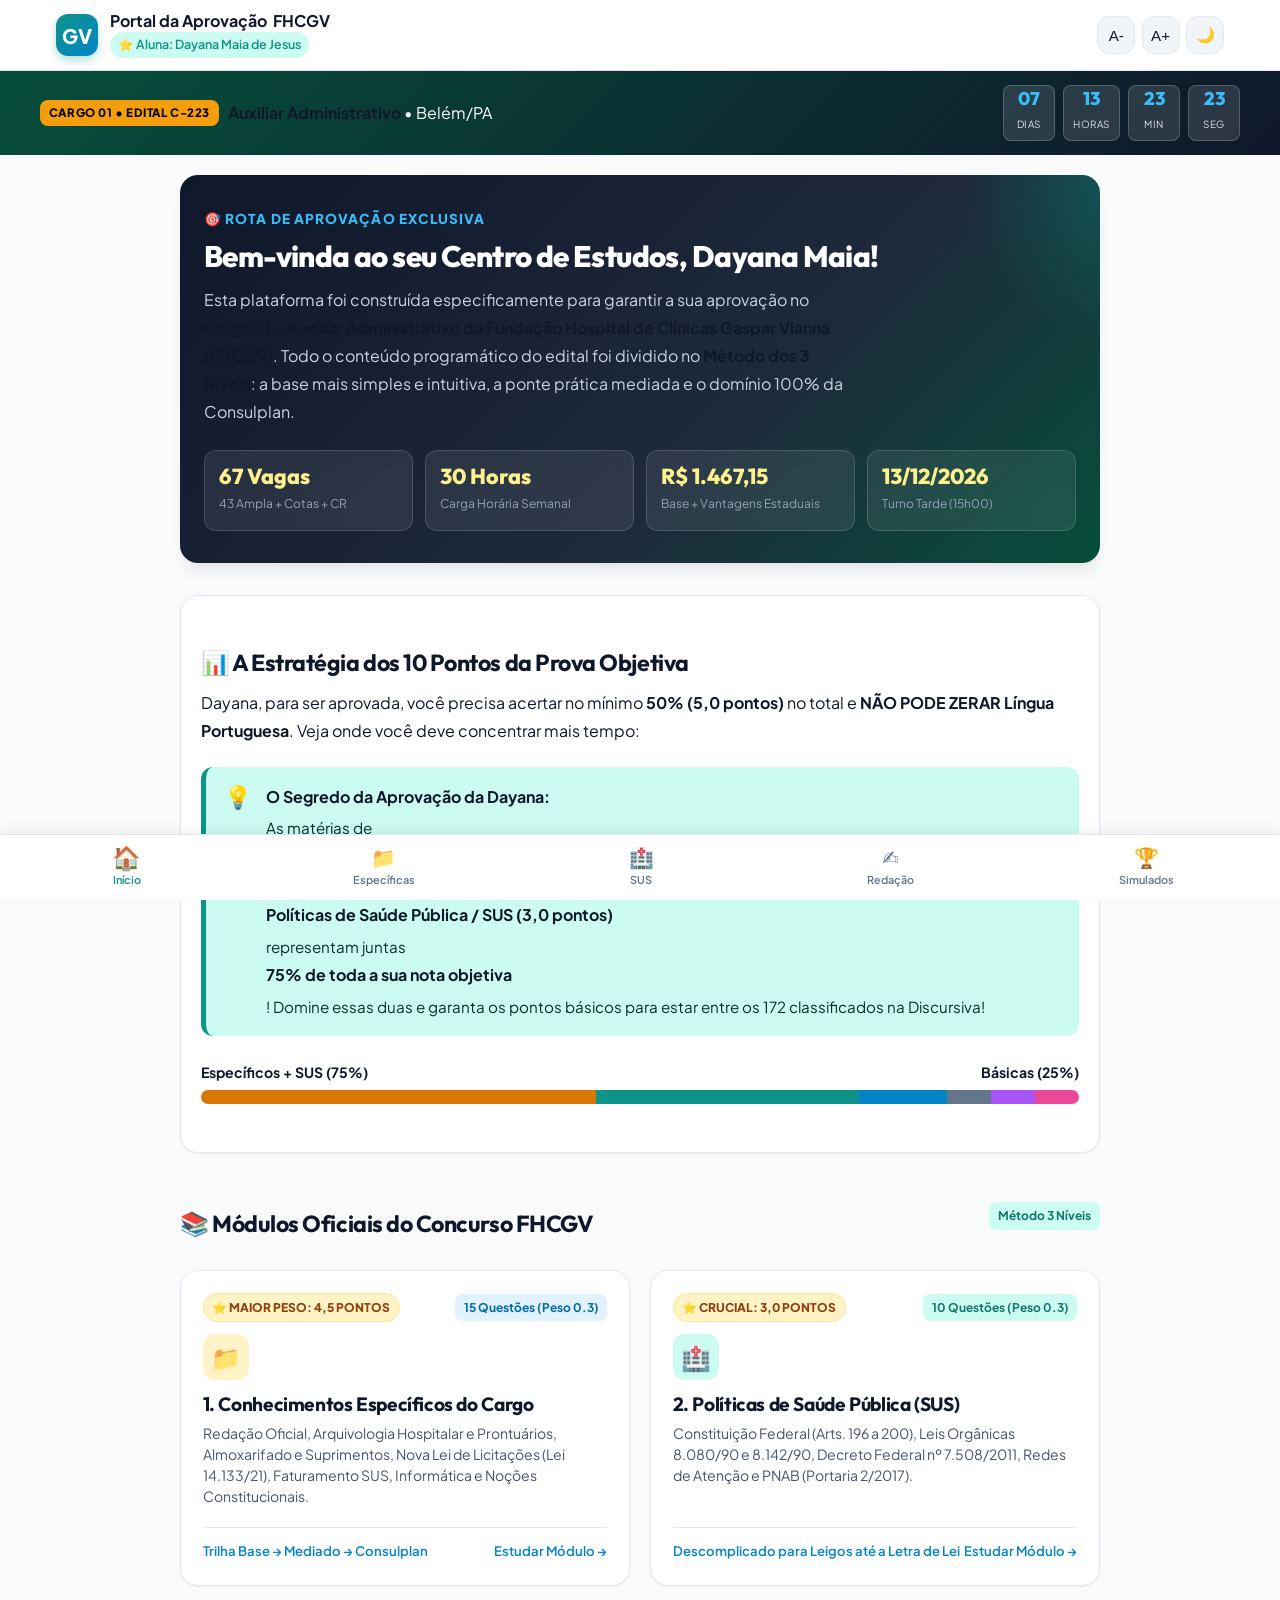
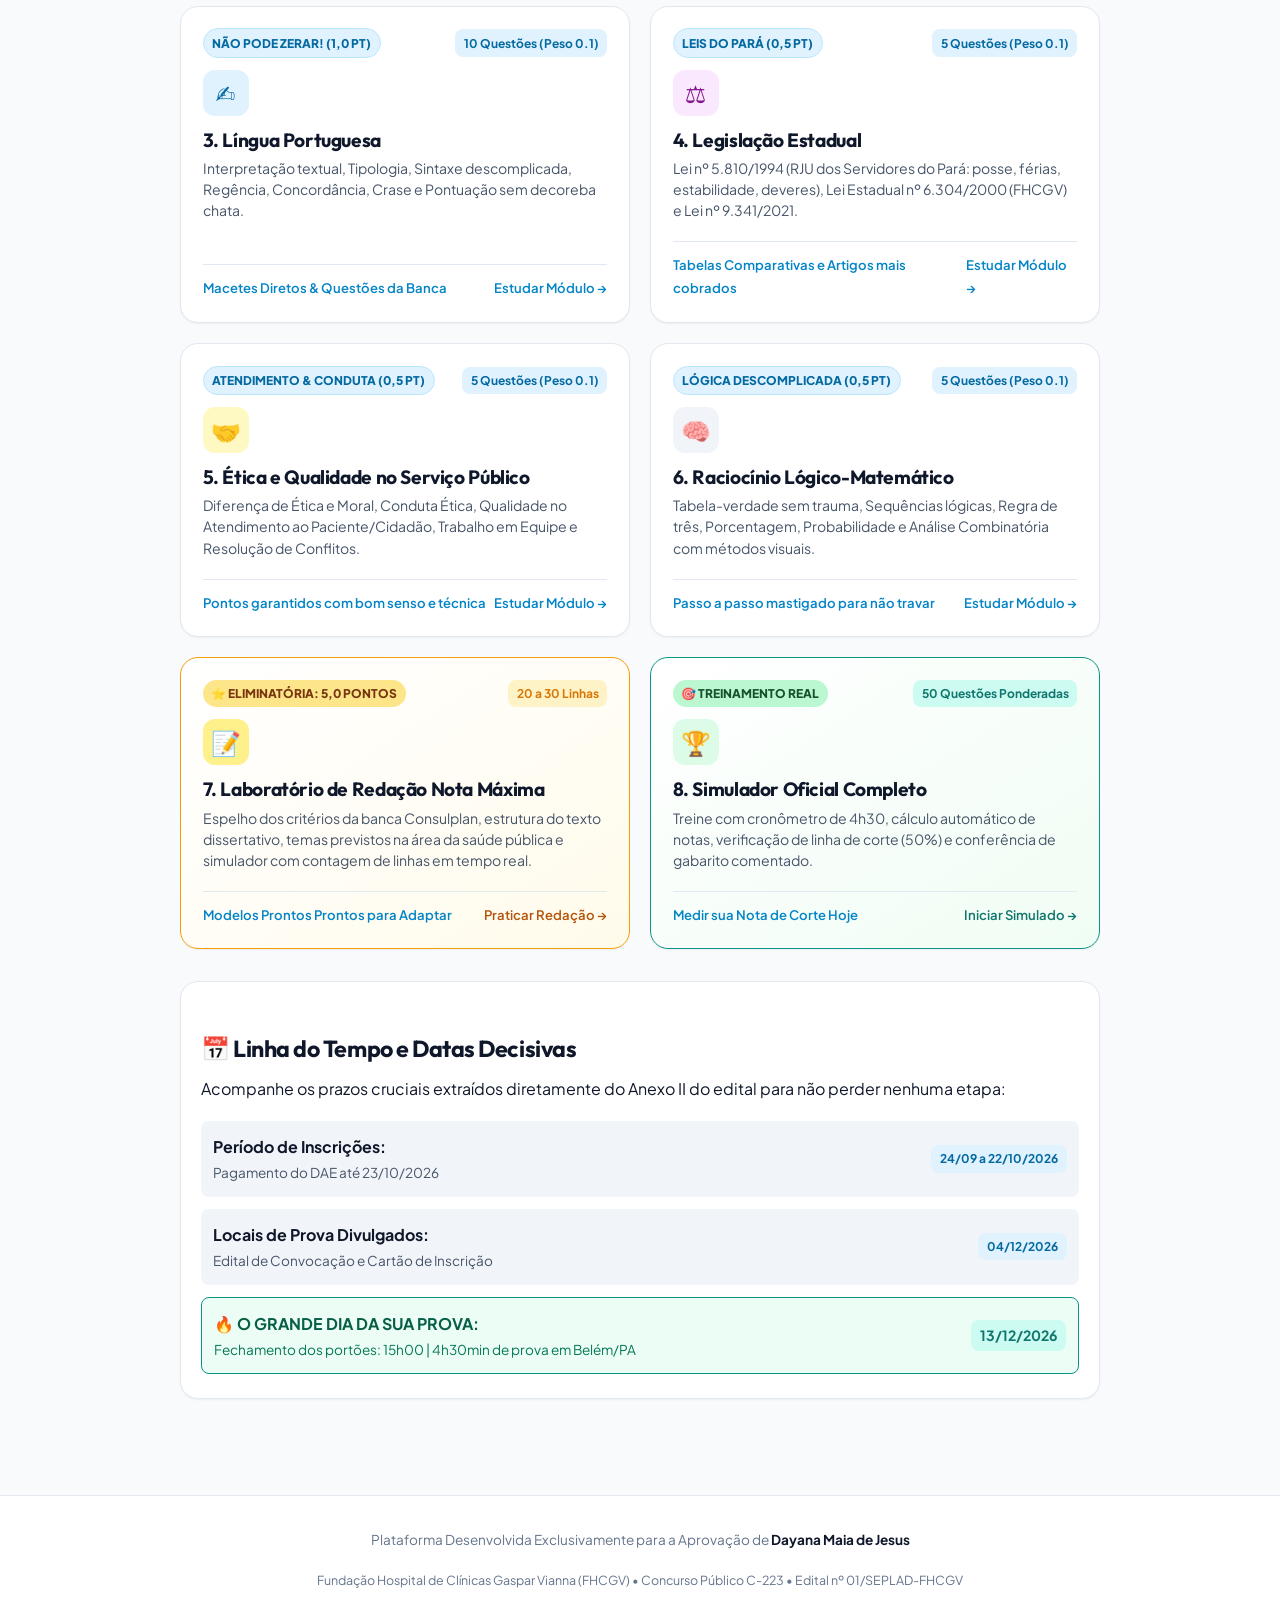
==== index.html @ 12eeb308 "feat: versao inicial da plataforma de estudos Dayana Maia - FHCGV Auxiliar Administrativo" ====
<!DOCTYPE html>
<html lang="pt-BR">
<head>
  <meta charset="UTF-8">
  <meta name="viewport" content="width=device-width, initial-scale=1.0">
  <title>Plataforma de Aprovação | Dayana Maia de Jesus - FHCGV Auxiliar Administrativo</title>
  
  <!-- Fontes Premium Google Fonts -->
  <link rel="preconnect" href="https://fonts.googleapis.com">
  <link rel="preconnect" href="https://fonts.gstatic.com" crossorigin>
  <link href="https://fonts.googleapis.com/css2?family=Outfit:wght@400;600;700;800&family=Plus+Jakarta+Sans:wght@400;500;600;700&display=swap" rel="stylesheet">
  
  <link rel="stylesheet" href="css/style.css">
</head>
<body>

  <!-- Barra de Progresso Superior de Leitura -->
  <div id="scroll-progress-container"><div id="scroll-progress-bar"></div></div>

  <!-- Header Superior Fixo -->
  <header class="site-header">
    <div class="header-container">
      <div class="brand-wrapper">
        <div class="brand-icon">GV</div>
        <div class="brand-info">
          <div class="brand-title">Portal da Aprovação <span>FHCGV</span></div>
          <span class="user-badge">⭐ Aluna: Dayana Maia de Jesus</span>
        </div>
      </div>
      <div class="header-actions">
        <button id="font-decrease" class="btn-icon" title="Diminuir fonte" aria-label="Diminuir fonte">A-</button>
        <button id="font-increase" class="btn-icon" title="Aumentar fonte" aria-label="Aumentar fonte">A+</button>
        <button id="theme-toggle" class="btn-icon" title="Alternar modo escuro" aria-label="Alternar modo escuro">🌙</button>
      </div>
    </div>
  </header>

  <!-- Banner de Contagem Regressiva para a Prova -->
  <section class="countdown-banner">
    <div class="countdown-content">
      <div class="target-contest">
        <span class="target-badge">Cargo 01 • Edital C-223</span>
        <span><strong>Auxiliar Administrativo</strong> • Belém/PA</span>
      </div>
      <div class="countdown-timer-wrap">
        <div class="time-box"><span id="cd-days" class="num">00</span><span class="label">Dias</span></div>
        <div class="time-box"><span id="cd-hours" class="num">00</span><span class="label">Horas</span></div>
        <div class="time-box"><span id="cd-mins" class="num">00</span><span class="label">Min</span></div>
        <div class="time-box"><span id="cd-secs" class="num">00</span><span class="label">Seg</span></div>
      </div>
    </div>
  </section>

  <!-- Conteúdo Principal -->
  <main class="main-wrapper">
    <div class="reading-container">

      <!-- Hero Personalizado para a Dayana -->
      <section class="hero-card">
        <div class="hero-subtitle">
          <span>🎯 ROTA DE APROVAÇÃO EXCLUSIVA</span>
        </div>
        <h1 class="hero-title">Bem-vinda ao seu Centro de Estudos, Dayana Maia!</h1>
        <p class="hero-desc">
          Esta plataforma foi construída especificamente para garantir a sua aprovação no <strong>Cargo 01 - Auxiliar Administrativo da Fundação Hospital de Clínicas Gaspar Vianna (FHCGV)</strong>. Todo o conteúdo programático do edital foi dividido no <strong>Método dos 3 Níveis</strong>: a base mais simples e intuitiva, a ponte prática mediada e o domínio 100% da Consulplan.
        </p>

        <div class="hero-stats-grid">
          <div class="stat-box">
            <span class="val">67 Vagas</span>
            <span class="desc">43 Ampla + Cotas + CR</span>
          </div>
          <div class="stat-box">
            <span class="val">30 Horas</span>
            <span class="desc">Carga Horária Semanal</span>
          </div>
          <div class="stat-box">
            <span class="val">R$ 1.467,15</span>
            <span class="desc">Base + Vantagens Estaduais</span>
          </div>
          <div class="stat-box">
            <span class="val">13/12/2026</span>
            <span class="desc">Turno Tarde (15h00)</span>
          </div>
        </div>
      </section>

      <!-- Painel Estratégico do Edital (Onde estão os pontos) -->
      <section class="card-content">
        <h2>📊 A Estratégia dos 10 Pontos da Prova Objetiva</h2>
        <p>
          Dayana, para ser aprovada, você precisa acertar no mínimo <strong>50% (5,0 pontos)</strong> no total e <strong>NÃO PODE ZERAR Língua Portuguesa</strong>. Veja onde você deve concentrar mais tempo:
        </p>

        <div class="callout callout-hospital">
          <div class="callout-icon">💡</div>
          <div class="callout-body">
            <strong>O Segredo da Aprovação da Dayana:</strong>
            As matérias de <strong>Conhecimentos Específicos (4,5 pontos)</strong> e <strong>Políticas de Saúde Pública / SUS (3,0 pontos)</strong> representam juntas <strong>75% de toda a sua nota objetiva</strong>! Domine essas duas e garanta os pontos básicos para estar entre os 172 classificados na Discursiva!
          </div>
        </div>

        <div style="margin: 1.5rem 0;">
          <div style="display: flex; justify-content: space-between; font-size: 0.88rem; font-weight: 700; margin-bottom: 0.35rem;">
            <span>Específicos + SUS (75%)</span>
            <span>Básicas (25%)</span>
          </div>
          <div style="height: 14px; border-radius: var(--radius-full); background: var(--bg-subtle); overflow: hidden; display: flex;">
            <div style="width: 45%; background: var(--gold);" title="Específicos: 4,5 pts"></div>
            <div style="width: 30%; background: var(--accent);" title="SUS: 3,0 pts"></div>
            <div style="width: 10%; background: var(--primary);" title="Português: 1,0 pt"></div>
            <div style="width: 5%; background: #64748b;" title="RLM: 0,5 pt"></div>
            <div style="width: 5%; background: #a855f7;" title="Ética: 0,5 pt"></div>
            <div style="width: 5%; background: #ec4899;" title="Legislação: 0,5 pt"></div>
          </div>
        </div>
      </section>

      <!-- Grid de Páginas / Módulos de Estudo -->
      <section>
        <div style="display: flex; align-items: center; justify-content: space-between; margin-bottom: 1.25rem;">
          <h2>📚 Módulos Oficiais do Concurso FHCGV</h2>
          <span class="badge badge-accent">Método 3 Níveis</span>
        </div>

        <div class="modules-grid">

          <!-- 1. Conhecimentos Específicos -->
          <a href="modulo-especificos.html" class="module-card">
            <div>
              <div class="module-badge-top">
                <span class="weight-tag weight-high">⭐ MAIOR PESO: 4,5 PONTOS</span>
                <span class="badge badge-primary">15 Questões (Peso 0.3)</span>
              </div>
              <div class="module-icon-wrap" style="background: #fef3c7; color: #b45309;">📁</div>
              <h3>1. Conhecimentos Específicos do Cargo</h3>
              <p class="module-summary">
                Redação Oficial, Arquivologia Hospitalar e Prontuários, Almoxarifado e Suprimentos, Nova Lei de Licitações (Lei 14.133/21), Faturamento SUS, Informática e Noções Constitucionais.
              </p>
            </div>
            <div class="module-footer-info">
              <span>Trilha Base → Mediado → Consulplan</span>
              <span class="action-arrow">Estudar Módulo →</span>
            </div>
          </a>

          <!-- 2. Políticas de Saúde Pública / SUS -->
          <a href="modulo-sus.html" class="module-card">
            <div>
              <div class="module-badge-top">
                <span class="weight-tag weight-high">⭐ CRUCIAL: 3,0 PONTOS</span>
                <span class="badge badge-accent">10 Questões (Peso 0.3)</span>
              </div>
              <div class="module-icon-wrap" style="background: #ccfbf1; color: #0f766e;">🏥</div>
              <h3>2. Políticas de Saúde Pública (SUS)</h3>
              <p class="module-summary">
                Constituição Federal (Arts. 196 a 200), Leis Orgânicas 8.080/90 e 8.142/90, Decreto Federal nº 7.508/2011, Redes de Atenção e PNAB (Portaria 2/2017).
              </p>
            </div>
            <div class="module-footer-info">
              <span>Descomplicado para Leigos até a Letra de Lei</span>
              <span class="action-arrow">Estudar Módulo →</span>
            </div>
          </a>

          <!-- 3. Língua Portuguesa -->
          <a href="modulo-portugues.html" class="module-card">
            <div>
              <div class="module-badge-top">
                <span class="weight-tag weight-regular">NÃO PODE ZERAR! (1,0 PT)</span>
                <span class="badge badge-primary">10 Questões (Peso 0.1)</span>
              </div>
              <div class="module-icon-wrap" style="background: #e0f2fe; color: #0369a1;">✍️</div>
              <h3>3. Língua Portuguesa</h3>
              <p class="module-summary">
                Interpretação textual, Tipologia, Sintaxe descomplicada, Regência, Concordância, Crase e Pontuação sem decoreba chata.
              </p>
            </div>
            <div class="module-footer-info">
              <span>Macetes Diretos & Questões da Banca</span>
              <span class="action-arrow">Estudar Módulo →</span>
            </div>
          </a>

          <!-- 4. Legislação Estadual -->
          <a href="modulo-legislacao.html" class="module-card">
            <div>
              <div class="module-badge-top">
                <span class="weight-tag weight-regular">LEIS DO PARÁ (0,5 PT)</span>
                <span class="badge badge-primary">5 Questões (Peso 0.1)</span>
              </div>
              <div class="module-icon-wrap" style="background: #fae8ff; color: #86198f;">⚖️</div>
              <h3>4. Legislação Estadual</h3>
              <p class="module-summary">
                Lei nº 5.810/1994 (RJU dos Servidores do Pará: posse, férias, estabilidade, deveres), Lei Estadual nº 6.304/2000 (FHCGV) e Lei nº 9.341/2021.
              </p>
            </div>
            <div class="module-footer-info">
              <span>Tabelas Comparativas e Artigos mais cobrados</span>
              <span class="action-arrow">Estudar Módulo →</span>
            </div>
          </a>

          <!-- 5. Ética e Qualidade no Serviço Público -->
          <a href="modulo-etica.html" class="module-card">
            <div>
              <div class="module-badge-top">
                <span class="weight-tag weight-regular">ATENDIMENTO & CONDUTA (0,5 PT)</span>
                <span class="badge badge-primary">5 Questões (Peso 0.1)</span>
              </div>
              <div class="module-icon-wrap" style="background: #fef9c3; color: #854d0e;">🤝</div>
              <h3>5. Ética e Qualidade no Serviço Público</h3>
              <p class="module-summary">
                Diferença de Ética e Moral, Conduta Ética, Qualidade no Atendimento ao Paciente/Cidadão, Trabalho em Equipe e Resolução de Conflitos.
              </p>
            </div>
            <div class="module-footer-info">
              <span>Pontos garantidos com bom senso e técnica</span>
              <span class="action-arrow">Estudar Módulo →</span>
            </div>
          </a>

          <!-- 6. Raciocínio Lógico-Matemático -->
          <a href="modulo-rlm.html" class="module-card">
            <div>
              <div class="module-badge-top">
                <span class="weight-tag weight-regular">LÓGICA DESCOMPLICADA (0,5 PT)</span>
                <span class="badge badge-primary">5 Questões (Peso 0.1)</span>
              </div>
              <div class="module-icon-wrap" style="background: #f1f5f9; color: #334155;">🧠</div>
              <h3>6. Raciocínio Lógico-Matemático</h3>
              <p class="module-summary">
                Tabela-verdade sem trauma, Sequências lógicas, Regra de três, Porcentagem, Probabilidade e Análise Combinatória com métodos visuais.
              </p>
            </div>
            <div class="module-footer-info">
              <span>Passo a passo mastigado para não travar</span>
              <span class="action-arrow">Estudar Módulo →</span>
            </div>
          </a>

          <!-- 7. Laboratório da Prova Discursiva / Redação -->
          <a href="modulo-discursiva.html" class="module-card" style="border-color: #f59e0b; background: linear-gradient(to bottom right, var(--bg-surface), #fffbeb);">
            <div>
              <div class="module-badge-top">
                <span class="weight-tag" style="background: #fde68a; color: #78350f;">⭐ ELIMINATÓRIA: 5,0 PONTOS</span>
                <span class="badge badge-gold">20 a 30 Linhas</span>
              </div>
              <div class="module-icon-wrap" style="background: #fef08a; color: #713f12;">📝</div>
              <h3>7. Laboratório de Redação Nota Máxima</h3>
              <p class="module-summary">
                Espelho dos critérios da banca Consulplan, estrutura do texto dissertativo, temas previstos na área da saúde pública e simulador com contagem de linhas em tempo real.
              </p>
            </div>
            <div class="module-footer-info">
              <span>Modelos Prontos Prontos para Adaptar</span>
              <span class="action-arrow" style="color: #b45309;">Praticar Redação →</span>
            </div>
          </a>

          <!-- 8. Central de Simulados Oficiais -->
          <a href="simulados.html" class="module-card" style="border-color: var(--accent); background: linear-gradient(to bottom right, var(--bg-surface), #f0fdf4);">
            <div>
              <div class="module-badge-top">
                <span class="weight-tag" style="background: #bbf7d0; color: #14532d;">🎯 TREINAMENTO REAL</span>
                <span class="badge badge-accent">50 Questões Ponderadas</span>
              </div>
              <div class="module-icon-wrap" style="background: #dcfce7; color: #166534;">🏆</div>
              <h3>8. Simulador Oficial Completo</h3>
              <p class="module-summary">
                Treine com cronômetro de 4h30, cálculo automático de notas, verificação de linha de corte (50%) e conferência de gabarito comentado.
              </p>
            </div>
            <div class="module-footer-info">
              <span>Medir sua Nota de Corte Hoje</span>
              <span class="action-arrow" style="color: var(--accent-dark);">Iniciar Simulado →</span>
            </div>
          </a>

        </div>
      </section>

      <!-- Checklist de Prazos Importantes do Edital para a Dayana -->
      <section class="card-content" style="margin-top: 2rem;">
        <h2>📅 Linha do Tempo e Datas Decisivas</h2>
        <p>Acompanhe os prazos cruciais extraídos diretamente do Anexo II do edital para não perder nenhuma etapa:</p>

        <div style="display: flex; flex-direction: column; gap: 0.75rem;">
          <div style="display: flex; align-items: center; justify-content: space-between; padding: 0.75rem; background: var(--bg-subtle); border-radius: var(--radius-sm);">
            <div>
              <strong>Período de Inscrições:</strong>
              <div style="font-size: 0.85rem; color: var(--text-muted);">Pagamento do DAE até 23/10/2026</div>
            </div>
            <span class="badge badge-primary">24/09 a 22/10/2026</span>
          </div>

          <div style="display: flex; align-items: center; justify-content: space-between; padding: 0.75rem; background: var(--bg-subtle); border-radius: var(--radius-sm);">
            <div>
              <strong>Locais de Prova Divulgados:</strong>
              <div style="font-size: 0.85rem; color: var(--text-muted);">Edital de Convocação e Cartão de Inscrição</div>
            </div>
            <span class="badge badge-primary">04/12/2026</span>
          </div>

          <div style="display: flex; align-items: center; justify-content: space-between; padding: 0.75rem; background: #ecfdf5; border: 1px solid var(--accent); border-radius: var(--radius-sm);">
            <div>
              <strong style="color: #065f46;">🔥 O GRANDE DIA DA SUA PROVA:</strong>
              <div style="font-size: 0.85rem; color: #047857;">Fechamento dos portões: 15h00 | 4h30min de prova em Belém/PA</div>
            </div>
            <span class="badge badge-accent" style="font-size: 0.88rem;">13/12/2026</span>
          </div>
        </div>
      </section>

    </div>
  </main>

  <!-- Rodapé Institucional -->
  <footer class="site-footer">
    <p>Plataforma Desenvolvida Exclusivamente para a Aprovação de <strong>Dayana Maia de Jesus</strong></p>
    <p style="font-size: 0.78rem; margin-top: 0.3rem;">Fundação Hospital de Clínicas Gaspar Vianna (FHCGV) • Concurso Público C-223 • Edital nº 01/SEPLAD-FHCGV</p>
  </footer>

  <!-- Menu Inferior Mobile First -->
  <nav class="bottom-nav">
    <a href="index.html" class="bottom-nav-item active">
      <span class="nav-icon">🏠</span>
      <span>Início</span>
    </a>
    <a href="modulo-especificos.html" class="bottom-nav-item">
      <span class="nav-icon">📁</span>
      <span>Específicas</span>
    </a>
    <a href="modulo-sus.html" class="bottom-nav-item">
      <span class="nav-icon">🏥</span>
      <span>SUS</span>
    </a>
    <a href="modulo-discursiva.html" class="bottom-nav-item">
      <span class="nav-icon">✍️</span>
      <span>Redação</span>
    </a>
    <a href="simulados.html" class="bottom-nav-item">
      <span class="nav-icon">🏆</span>
      <span>Simulados</span>
    </a>
  </nav>

  <script src="js/app.js"></script>
</body>
</html>
---- css/style.css ----
/* ==========================================================================
   PLATAFORMA DE ESTUDOS PREPARATÓRIA - CARGO 01: AUXILIAR ADMINISTRATIVO
   EXCLUSIVO PARA: DAYANA MAIA DE JESUS | FHCGV - CONCURSO PÚBLICO C-223
   DESIGN SYSTEM PREMIUM - MOBILE FIRST & ULTRA ACESSIBILIDADE DE LEITURA
   ========================================================================== */

:root {
  /* Paleta Base Sofisticada (Healthcare & Executive) */
  --primary: #0284c7;
  /* Azul Real Elegante */
  --primary-dark: #0369a1;
  --primary-light: #e0f2fe;
  --accent: #0d9488;
  /* Verde Esmeralda Hospitalar / Gaspar Vianna */
  --accent-light: #ccfbf1;
  --accent-dark: #0f766e;
  --gold: #d97706;
  /* Ouro da Aprovação */
  --gold-light: #fef3c7;
  --danger: #ef4444;
  --danger-light: #fee2e2;
  --success: #10b981;
  --success-light: #d1fae5;

  /* Níveis de Aprendizado */
  --level-base: #10b981;
  /* Verde broto / Base descomplicada */
  --level-base-bg: #ecfdf5;
  --level-mediado: #0284c7;
  /* Azul ponte / Mediado */
  --level-mediado-bg: #f0f9ff;
  --level-avancado: #8b5cf6;
  /* Roxo estratégico / Domínio 100% Edital */
  --level-avancado-bg: #f5f3ff;

  /* Tema Claro (Padrão) */
  --bg-page: #f8fafc;
  --bg-surface: #ffffff;
  --bg-surface-elevated: #ffffff;
  --bg-subtle: #f1f5f9;
  --border: #e2e8f0;
  --border-focus: #0284c7;

  --text-main: #0f172a;
  /* Contraste ótimo para leitura */
  --text-muted: #475569;
  --text-subtle: #64748b;
  --text-inverse: #ffffff;

  /* Sombras & Profundidade */
  --shadow-sm: 0 1px 2px 0 rgb(0 0 0 / 0.05);
  --shadow-md: 0 4px 6px -1px rgb(0 0 0 / 0.07), 0 2px 4px -2px rgb(0 0 0 / 0.05);
  --shadow-lg: 0 10px 15px -3px rgb(0 0 0 / 0.08), 0 4px 6px -4px rgb(0 0 0 / 0.04);
  --shadow-glow: 0 0 20px rgba(13, 148, 136, 0.25);

  /* Dimensões & Acessibilidade */
  --radius-sm: 8px;
  --radius-md: 12px;
  --radius-lg: 18px;
  --radius-full: 9999px;
  --transition: all 0.25s cubic-bezier(0.4, 0, 0.2, 1);
  --font-base-size: 16px;
  --line-height-reading: 1.75;
  --max-content-width: 920px;
}

/* Modo Escuro Refinado para não cansar a visão de estudo */
[data-theme="dark"] {
  --bg-page: #0b1120;
  --bg-surface: #131c31;
  --bg-surface-elevated: #1e293b;
  --bg-subtle: #19243c;
  --border: #243452;
  --border-focus: #38bdf8;

  --text-main: #f1f5f9;
  --text-muted: #cbd5e1;
  --text-subtle: #94a3b8;

  --primary-light: #0c4a6e;
  --accent-light: #134e4a;
  --gold-light: #451a03;
  --danger-light: #450a0a;
  --success-light: #064e3b;

  --level-base-bg: #064e3b33;
  --level-mediado-bg: #0c4a6e33;
  --level-avancado-bg: #4c1d9533;

  --shadow-md: 0 4px 6px -1px rgb(0 0 0 / 0.3);
  --shadow-lg: 0 10px 15px -3px rgb(0 0 0 / 0.4);
}

/* Modificadores de tamanho de fonte para leitura acessível */
body.font-sm {
  --font-base-size: 15px;
}

body.font-md {
  --font-base-size: 17px;
}

body.font-lg {
  --font-base-size: 19px;
}

body.font-xl {
  --font-base-size: 21px;
}

/* ==========================================================================
   RESET & TIPOGRAFIA GERAL
   ========================================================================== */
*,
*::before,
*::after {
  box-sizing: border-box;
  margin: 0;
  padding: 0;
}

html {
  font-size: var(--font-base-size);
  scroll-behavior: smooth;
  -webkit-text-size-adjust: 100%;
}

body {
  font-family: 'Plus Jakarta Sans', system-ui, -apple-system, sans-serif;
  background-color: var(--bg-page);
  color: var(--text-main);
  line-height: var(--line-height-reading);
  min-height: 100vh;
  display: flex;
  flex-direction: column;
  transition: background-color 0.3s ease, color 0.3s ease;
  padding-bottom: 80px;
  /* Espaço para Bottom Bar no Mobile */
}

h1,
h2,
h3,
h4,
h5,
h6 {
  font-family: 'Outfit', sans-serif;
  color: var(--text-main);
  line-height: 1.25;
  font-weight: 700;
  letter-spacing: -0.02em;
}

h1 {
  font-size: 1.85rem;
  margin-bottom: 0.75rem;
}

h2 {
  font-size: 1.45rem;
  margin-top: 1.75rem;
  margin-bottom: 0.75rem;
}

h3 {
  font-size: 1.2rem;
  margin-top: 1.25rem;
  margin-bottom: 0.5rem;
}

p {
  margin-bottom: 1.1rem;
}

strong {
  font-weight: 700;
  color: var(--text-main);
}

a {
  color: var(--primary);
  text-decoration: none;
  transition: var(--transition);
}

a:hover {
  color: var(--accent);
}

ul,
ol {
  margin-bottom: 1.1rem;
  padding-left: 1.4rem;
}

li {
  margin-bottom: 0.45rem;
}

/* ==========================================================================
   BARRA DE PROGRESSO DE SCROLL SUPERIOR
   ========================================================================== */
#scroll-progress-container {
  position: fixed;
  top: 0;
  left: 0;
  width: 100%;
  height: 4px;
  background: transparent;
  z-index: 1000;
}

#scroll-progress-bar {
  height: 100%;
  width: 0%;
  background: linear-gradient(90deg, var(--accent) 0%, var(--primary) 50%, var(--gold) 100%);
  transition: width 0.1s ease-out;
}

/* ==========================================================================
   HEADER SUPERIOR PERSONALIZADO (DAYANA MAIA DE JESUS)
   ========================================================================== */
.site-header {
  background-color: var(--bg-surface);
  border-bottom: 1px solid var(--border);
  position: sticky;
  top: 0;
  z-index: 100;
  box-shadow: var(--shadow-sm);
  backdrop-filter: blur(12px);
  -webkit-backdrop-filter: blur(12px);
}

.header-container {
  max-width: 1200px;
  margin: 0 auto;
  padding: 0.75rem 1rem;
  display: flex;
  align-items: center;
  justify-content: space-between;
  gap: 0.75rem;
}

.brand-wrapper {
  display: flex;
  align-items: center;
  gap: 0.75rem;
}

.brand-icon {
  width: 42px;
  height: 42px;
  border-radius: var(--radius-md);
  background: linear-gradient(135deg, var(--accent) 0%, var(--primary) 100%);
  display: flex;
  align-items: center;
  justify-content: center;
  color: white;
  font-weight: 800;
  font-size: 1.25rem;
  box-shadow: 0 4px 10px rgba(13, 148, 136, 0.3);
  flex-shrink: 0;
}

.brand-info {
  display: flex;
  flex-direction: column;
}

.brand-title {
  font-size: 1rem;
  font-weight: 700;
  color: var(--text-main);
  line-height: 1.1;
  display: flex;
  align-items: center;
  gap: 0.35rem;
}

.user-badge {
  display: inline-flex;
  align-items: center;
  gap: 0.3rem;
  font-size: 0.78rem;
  font-weight: 600;
  color: var(--accent);
  background-color: var(--accent-light);
  padding: 0.15rem 0.5rem;
  border-radius: var(--radius-full);
  margin-top: 2px;
  width: fit-content;
}

.header-actions {
  display: flex;
  align-items: center;
  gap: 0.4rem;
}

.btn-icon {
  background: var(--bg-subtle);
  border: 1px solid var(--border);
  color: var(--text-main);
  width: 38px;
  height: 38px;
  border-radius: var(--radius-md);
  display: inline-flex;
  align-items: center;
  justify-content: center;
  cursor: pointer;
  transition: var(--transition);
  font-size: 0.95rem;
}

.btn-icon:hover,
.btn-icon:focus-visible {
  background: var(--primary-light);
  border-color: var(--primary);
  color: var(--primary);
}

/* ==========================================================================
   CONTAGEM REGRESSIVA E BANNER DE FOCO
   ========================================================================== */
.countdown-banner {
  background: linear-gradient(135deg, #064e3b 0%, #0f172a 100%);
  color: white;
  padding: 0.85rem 1rem;
  text-align: center;
  position: relative;
  overflow: hidden;
}

.countdown-content {
  max-width: 1200px;
  margin: 0 auto;
  display: flex;
  flex-wrap: wrap;
  align-items: center;
  justify-content: space-between;
  gap: 0.75rem;
}

.target-contest {
  text-align: left;
  display: flex;
  align-items: center;
  gap: 0.6rem;
}

.target-badge {
  background: #f59e0b;
  color: #000;
  font-weight: 800;
  font-size: 0.72rem;
  padding: 0.2rem 0.55rem;
  border-radius: var(--radius-sm);
  text-transform: uppercase;
  letter-spacing: 0.05em;
}

.countdown-timer-wrap {
  display: flex;
  align-items: center;
  gap: 0.5rem;
  margin-left: auto;
}

.time-box {
  background: rgba(255, 255, 255, 0.12);
  border: 1px solid rgba(255, 255, 255, 0.2);
  padding: 0.25rem 0.6rem;
  border-radius: var(--radius-sm);
  text-align: center;
  min-width: 52px;
}

.time-box .num {
  font-family: 'Outfit', monospace;
  font-size: 1.15rem;
  font-weight: 800;
  color: #38bdf8;
  display: block;
  line-height: 1;
}

.time-box .label {
  font-size: 0.62rem;
  text-transform: uppercase;
  letter-spacing: 0.04em;
  opacity: 0.85;
}

/* ==========================================================================
   CONTAINER PRINCIPAL E LAYOUT MOBILE-FIRST
   ========================================================================== */
.main-wrapper {
  max-width: 1200px;
  margin: 0 auto;
  padding: 1.25rem 1rem;
  width: 100%;
  flex: 1;
}

.reading-container {
  max-width: var(--max-content-width);
  margin: 0 auto;
}

/* ==========================================================================
   SELETOR DE NÍVEL PEDAGÓGICO (BASE -> MEDIADO -> 100% EDITAL)
   ========================================================================== */
.pedagogic-tabs {
  background: var(--bg-surface);
  border: 1px solid var(--border);
  border-radius: var(--radius-lg);
  padding: 0.5rem;
  display: flex;
  gap: 0.4rem;
  margin-bottom: 1.75rem;
  box-shadow: var(--shadow-sm);
  position: sticky;
  top: 65px;
  z-index: 90;
  backdrop-filter: blur(10px);
}

.tab-btn {
  flex: 1;
  display: flex;
  flex-direction: column;
  align-items: center;
  justify-content: center;
  padding: 0.65rem 0.5rem;
  border-radius: var(--radius-md);
  border: none;
  background: transparent;
  cursor: pointer;
  transition: var(--transition);
  text-align: center;
  position: relative;
}

.tab-btn .tab-badge {
  font-size: 0.68rem;
  font-weight: 800;
  text-transform: uppercase;
  letter-spacing: 0.05em;
  padding: 0.15rem 0.4rem;
  border-radius: var(--radius-full);
  margin-bottom: 0.2rem;
}

.tab-btn .tab-name {
  font-size: 0.82rem;
  font-weight: 700;
  color: var(--text-muted);
}

/* Estados ativos dos Níveis */
.tab-btn[data-level="1"] .tab-badge {
  background: var(--level-base-bg);
  color: var(--level-base);
}

.tab-btn[data-level="2"] .tab-badge {
  background: var(--level-mediado-bg);
  color: var(--level-mediado);
}

.tab-btn[data-level="3"] .tab-badge {
  background: var(--level-avancado-bg);
  color: var(--level-avancado);
}

.tab-btn.active[data-level="1"] {
  background: var(--level-base-bg);
  box-shadow: inset 0 0 0 2px var(--level-base);
}

.tab-btn.active[data-level="1"] .tab-name {
  color: #047857;
  font-weight: 800;
}

.tab-btn.active[data-level="2"] {
  background: var(--level-mediado-bg);
  box-shadow: inset 0 0 0 2px var(--level-mediado);
}

.tab-btn.active[data-level="2"] .tab-name {
  color: #0369a1;
  font-weight: 800;
}

.tab-btn.active[data-level="3"] {
  background: var(--level-avancado-bg);
  box-shadow: inset 0 0 0 2px var(--level-avancado);
}

.tab-btn.active[data-level="3"] .tab-name {
  color: #6d28d9;
  font-weight: 800;
}

/* Blocos de Conteúdo por Nível */
.level-content {
  display: none;
  animation: fadeIn 0.3s cubic-bezier(0.16, 1, 0.3, 1);
}

.level-content.active {
  display: block;
}

@keyframes fadeIn {
  from {
    opacity: 0;
    transform: translateY(8px);
  }

  to {
    opacity: 1;
    transform: translateY(0);
  }
}

/* ==========================================================================
   COMPONENTES DE LEITURA ACESSÍVEL & CAIXAS DE DESTAQUE (CALLOUTS)
   ========================================================================== */
.card-content {
  background-color: var(--bg-surface);
  border: 1px solid var(--border);
  border-radius: var(--radius-lg);
  padding: 1.5rem 1.25rem;
  margin-bottom: 1.75rem;
  box-shadow: var(--shadow-sm);
  transition: var(--transition);
}

.card-content:hover {
  border-color: rgba(2, 132, 199, 0.3);
  box-shadow: var(--shadow-md);
}

/* Callouts Estilizados */
.callout {
  border-radius: var(--radius-md);
  padding: 1rem 1.15rem;
  margin: 1.35rem 0;
  display: flex;
  gap: 0.85rem;
  border-left: 5px solid;
}

.callout-icon {
  font-size: 1.4rem;
  flex-shrink: 0;
  line-height: 1;
  margin-top: 0.15rem;
}

.callout-body {
  flex: 1;
  font-size: 0.95rem;
}

.callout-body strong {
  display: block;
  font-size: 1rem;
  margin-bottom: 0.3rem;
}

.callout-base {
  background-color: var(--level-base-bg);
  border-color: var(--level-base);
  color: var(--text-main);
}

.callout-tip {
  background-color: #ecfeff;
  border-color: #06b6d4;
  color: #083344;
}

[data-theme="dark"] .callout-tip {
  background-color: #08334440;
  color: #cffafe;
}

.callout-pegadinha {
  background-color: var(--danger-light);
  border-color: var(--danger);
  color: #7f1d1d;
}

[data-theme="dark"] .callout-pegadinha {
  background-color: #450a0a40;
  color: #fecaca;
}

.callout-lei {
  background-color: var(--level-avancado-bg);
  border-color: var(--level-avancado);
  color: #4c1d95;
  font-family: inherit;
}

[data-theme="dark"] .callout-lei {
  background-color: #3b076440;
  color: #e9d5ff;
}

.callout-hospital {
  background-color: var(--accent-light);
  border-color: var(--accent);
  color: #042f2e;
}

[data-theme="dark"] .callout-hospital {
  background-color: #134e4a40;
  color: #ccfbf1;
}

/* Grifo Inteligente de Palavras-Chave de Prova */
.badge-law {
  background-color: var(--gold-light);
  color: #92400e;
  padding: 0.15rem 0.45rem;
  border-radius: var(--radius-sm);
  font-weight: 700;
  font-size: 0.88em;
  border: 1px solid rgba(217, 119, 6, 0.25);
}

[data-theme="dark"] .badge-law {
  background-color: #451a03;
  color: #fef08a;
  border-color: #78350f;
}

.highlight-danger {
  color: #dc2626;
  font-weight: 700;
  text-decoration: underline wavy #f87171;
}

/* ==========================================================================
   QUIZ & SIMULADOR DE QUESTÕES ESTILO CONSULPLAN
   ========================================================================== */
.quiz-section {
  margin-top: 2.5rem;
  padding-top: 2rem;
  border-top: 2px dashed var(--border);
}

.quiz-header {
  margin-bottom: 1.5rem;
  display: flex;
  align-items: center;
  justify-content: space-between;
  flex-wrap: wrap;
  gap: 0.5rem;
}

.quiz-header h3 {
  display: flex;
  align-items: center;
  gap: 0.5rem;
  font-size: 1.3rem;
  margin: 0;
}

.quiz-badge {
  background: var(--primary-light);
  color: var(--primary-dark);
  font-weight: 700;
  font-size: 0.75rem;
  padding: 0.25rem 0.65rem;
  border-radius: var(--radius-full);
}

.question-card {
  background: var(--bg-surface);
  border: 1px solid var(--border);
  border-radius: var(--radius-lg);
  padding: 1.25rem;
  margin-bottom: 1.5rem;
  box-shadow: var(--shadow-sm);
  transition: var(--transition);
}

.question-meta {
  display: flex;
  align-items: center;
  justify-content: space-between;
  gap: 0.5rem;
  margin-bottom: 0.85rem;
  font-size: 0.8rem;
  color: var(--text-subtle);
  border-bottom: 1px solid var(--border);
  padding-bottom: 0.5rem;
}

.banca-tag {
  background: var(--bg-subtle);
  padding: 0.15rem 0.5rem;
  border-radius: var(--radius-sm);
  font-weight: 700;
  color: var(--accent-dark);
}

.question-text {
  font-size: 1.05rem;
  font-weight: 600;
  color: var(--text-main);
  margin-bottom: 1.25rem;
  line-height: 1.6;
}

.options-list {
  display: flex;
  flex-direction: column;
  gap: 0.65rem;
  margin-bottom: 1.25rem;
}

.option-item {
  display: flex;
  align-items: flex-start;
  gap: 0.75rem;
  padding: 0.85rem 1rem;
  border: 2px solid var(--border);
  border-radius: var(--radius-md);
  background: var(--bg-surface);
  cursor: pointer;
  transition: var(--transition);
  user-select: none;
}

.option-item:hover {
  background: var(--bg-subtle);
  border-color: var(--primary);
}

.option-letter {
  width: 28px;
  height: 28px;
  border-radius: 50%;
  background: var(--bg-subtle);
  border: 1px solid var(--border);
  display: flex;
  align-items: center;
  justify-content: center;
  font-weight: 800;
  font-size: 0.85rem;
  color: var(--text-muted);
  flex-shrink: 0;
  margin-top: 1px;
  transition: var(--transition);
}

.option-text {
  font-size: 0.96rem;
  color: var(--text-main);
  line-height: 1.5;
  flex: 1;
}

/* Feedback de Questão */
.option-item.selected {
  border-color: var(--primary);
  background: var(--primary-light);
}

.option-item.selected .option-letter {
  background: var(--primary);
  color: white;
  border-color: var(--primary);
}

.option-item.correct {
  border-color: var(--success) !important;
  background: var(--success-light) !important;
}

.option-item.correct .option-letter {
  background: var(--success) !important;
  color: white !important;
  border-color: var(--success) !important;
}

.option-item.incorrect {
  border-color: var(--danger) !important;
  background: var(--danger-light) !important;
}

.option-item.incorrect .option-letter {
  background: var(--danger) !important;
  color: white !important;
  border-color: var(--danger) !important;
}

.quiz-feedback {
  display: none;
  padding: 1rem 1.25rem;
  border-radius: var(--radius-md);
  margin-top: 1rem;
  animation: fadeIn 0.3s ease;
  font-size: 0.95rem;
}

.quiz-feedback.show {
  display: block;
}

.feedback-success {
  background: var(--success-light);
  border: 1px solid var(--success);
  color: #064e3b;
}

[data-theme="dark"] .feedback-success {
  background: #064e3b40;
  color: #a7f3d0;
}

.feedback-error {
  background: var(--danger-light);
  border: 1px solid var(--danger);
  color: #7f1d1d;
}

[data-theme="dark"] .feedback-error {
  background: #450a0a40;
  color: #fca5a5;
}

.explanation-title {
  font-weight: 800;
  display: flex;
  align-items: center;
  gap: 0.4rem;
  margin-bottom: 0.4rem;
  font-size: 1rem;
}

/* ==========================================================================
   DASHBOARD CARDS (LANDING PAGE)
   ========================================================================== */
.hero-card {
  background: linear-gradient(135deg, #0f172a 0%, #1e293b 60%, #064e3b 100%);
  color: white;
  border-radius: var(--radius-lg);
  padding: 2rem 1.5rem;
  margin-bottom: 2rem;
  box-shadow: var(--shadow-lg);
  position: relative;
  overflow: hidden;
}

.hero-card::after {
  content: '';
  position: absolute;
  top: -40%;
  right: -20%;
  width: 320px;
  height: 320px;
  background: radial-gradient(circle, rgba(13, 148, 136, 0.35) 0%, transparent 70%);
  pointer-events: none;
}

.hero-subtitle {
  color: #38bdf8;
  font-size: 0.85rem;
  font-weight: 800;
  text-transform: uppercase;
  letter-spacing: 0.08em;
  margin-bottom: 0.5rem;
  display: flex;
  align-items: center;
  gap: 0.4rem;
}

.hero-title {
  font-size: 1.85rem;
  font-weight: 800;
  color: #ffffff;
  line-height: 1.2;
  margin-bottom: 0.75rem;
}

.hero-desc {
  font-size: 1rem;
  color: #cbd5e1;
  max-width: 650px;
  margin-bottom: 1.5rem;
}

.hero-stats-grid {
  display: grid;
  grid-template-columns: repeat(2, 1fr);
  gap: 0.75rem;
  margin-top: 1.5rem;
}

@media (min-width: 640px) {
  .hero-stats-grid {
    grid-template-columns: repeat(4, 1fr);
  }
}

.stat-box {
  background: rgba(255, 255, 255, 0.08);
  backdrop-filter: blur(8px);
  border: 1px solid rgba(255, 255, 255, 0.15);
  border-radius: var(--radius-md);
  padding: 0.85rem;
}

.stat-box .val {
  font-family: 'Outfit', sans-serif;
  font-size: 1.35rem;
  font-weight: 800;
  color: #fef08a;
  display: block;
  line-height: 1.1;
}

.stat-box .desc {
  font-size: 0.75rem;
  color: #94a3b8;
  margin-top: 0.2rem;
}

/* Grid de Módulos de Estudo */
.modules-grid {
  display: grid;
  grid-template-columns: 1fr;
  gap: 1.25rem;
}

@media (min-width: 768px) {
  .modules-grid {
    grid-template-columns: repeat(2, 1fr);
  }
}

.module-card {
  background: var(--bg-surface);
  border: 1px solid var(--border);
  border-radius: var(--radius-lg);
  padding: 1.35rem;
  display: flex;
  flex-direction: column;
  justify-content: space-between;
  box-shadow: var(--shadow-sm);
  transition: var(--transition);
  position: relative;
  overflow: hidden;
  text-decoration: none;
}

.module-card:hover {
  transform: translateY(-3px);
  border-color: var(--primary);
  box-shadow: var(--shadow-md);
}

.module-badge-top {
  display: flex;
  align-items: center;
  justify-content: space-between;
  margin-bottom: 0.75rem;
}

.weight-tag {
  font-size: 0.75rem;
  font-weight: 800;
  padding: 0.2rem 0.55rem;
  border-radius: var(--radius-full);
}

.weight-high {
  background: #fef3c7;
  color: #92400e;
  border: 1px solid #fde68a;
}

.weight-regular {
  background: #e0f2fe;
  color: #0369a1;
  border: 1px solid #bae6fd;
}

.module-icon-wrap {
  width: 46px;
  height: 46px;
  border-radius: var(--radius-md);
  display: flex;
  align-items: center;
  justify-content: center;
  font-size: 1.5rem;
  margin-bottom: 0.75rem;
}

.module-card h3 {
  font-size: 1.2rem;
  color: var(--text-main);
  margin-top: 0;
  margin-bottom: 0.4rem;
}

.module-summary {
  font-size: 0.88rem;
  color: var(--text-muted);
  line-height: 1.5;
  margin-bottom: 1.25rem;
  flex: 1;
}

.module-footer-info {
  border-top: 1px solid var(--border);
  padding-top: 0.75rem;
  display: flex;
  align-items: center;
  justify-content: space-between;
  font-size: 0.82rem;
  font-weight: 600;
}

.action-arrow {
  color: var(--primary);
  display: inline-flex;
  align-items: center;
  gap: 0.25rem;
}

/* ==========================================================================
   BOTTOM NAVIGATION BAR (MOBILE FIRST ULTRA ACCESSIBLE)
   ========================================================================== */
.bottom-nav {
  position: fixed;
  bottom: 0;
  left: 0;
  width: 100%;
  background: var(--bg-surface);
  border-top: 1px solid var(--border);
  display: flex;
  justify-content: space-around;
  padding: 0.4rem 0.2rem;
  z-index: 99;
  box-shadow: 0 -4px 12px rgba(0, 0, 0, 0.05);
}

.bottom-nav-item {
  display: flex;
  flex-direction: column;
  align-items: center;
  justify-content: center;
  text-decoration: none;
  color: var(--text-subtle);
  font-size: 0.68rem;
  font-weight: 600;
  padding: 0.3rem 0.5rem;
  border-radius: var(--radius-md);
  transition: var(--transition);
  min-width: 58px;
}

.bottom-nav-item .nav-icon {
  font-size: 1.25rem;
  line-height: 1;
  margin-bottom: 0.2rem;
}

.bottom-nav-item.active {
  color: var(--accent);
}

.bottom-nav-item.active .nav-icon {
  transform: scale(1.15);
}

@media (min-width: 992px) {
  body {
    padding-bottom: 0;
    /* Esconde botões redundantes em desktop largo se preferir */
  }
}

/* ==========================================================================
   LABORATÓRIO DISCURSIVA (REDAÇÃO NOTA 5.0)
   ========================================================================== */
.redacao-box {
  background: var(--bg-surface);
  border: 1px solid var(--border);
  border-radius: var(--radius-lg);
  padding: 1.5rem;
  margin-bottom: 2rem;
}

.textarea-lined {
  width: 100%;
  min-height: 380px;
  background: var(--bg-subtle);
  border: 1px solid var(--border);
  border-radius: var(--radius-md);
  padding: 1rem;
  font-family: inherit;
  font-size: 1rem;
  line-height: 2rem;
  color: var(--text-main);
  resize: vertical;
  background-attachment: local;
  background-image: linear-gradient(to bottom, transparent 96%, var(--border) 97%);
  background-size: 100% 2rem;
}

.textarea-lined:focus {
  outline: none;
  border-color: var(--primary);
  box-shadow: 0 0 0 3px rgba(2, 132, 199, 0.2);
}

.line-counter-wrap {
  display: flex;
  align-items: center;
  justify-content: space-between;
  margin-top: 0.75rem;
  font-size: 0.88rem;
  font-weight: 700;
}

.status-lines.valid {
  color: var(--success);
}

.status-lines.warning {
  color: var(--gold);
}

.status-lines.invalid {
  color: var(--danger);
}

/* ==========================================================================
   BOTÕES E UTILITÁRIOS
   ========================================================================== */
.btn {
  display: inline-flex;
  align-items: center;
  justify-content: center;
  gap: 0.5rem;
  padding: 0.75rem 1.4rem;
  border-radius: var(--radius-md);
  font-weight: 700;
  font-size: 0.95rem;
  cursor: pointer;
  transition: var(--transition);
  border: none;
  text-decoration: none;
}

.btn-primary {
  background: linear-gradient(135deg, var(--accent) 0%, var(--primary) 100%);
  color: white;
  box-shadow: 0 4px 12px rgba(13, 148, 136, 0.3);
}

.btn-primary:hover {
  filter: brightness(1.1);
  transform: translateY(-2px);
  color: white;
}

.btn-secondary {
  background: var(--bg-subtle);
  border: 1px solid var(--border);
  color: var(--text-main);
}

.btn-secondary:hover {
  background: var(--primary-light);
  border-color: var(--primary);
  color: var(--primary-dark);
}

.badge {
  display: inline-block;
  padding: 0.2rem 0.55rem;
  font-size: 0.75rem;
  font-weight: 700;
  border-radius: var(--radius-sm);
}

.badge-primary {
  background: var(--primary-light);
  color: var(--primary-dark);
}

.badge-accent {
  background: var(--accent-light);
  color: var(--accent-dark);
}

.badge-gold {
  background: var(--gold-light);
  color: var(--gold);
}

/* Rodapé Elegante */
.site-footer {
  margin-top: 3rem;
  border-top: 1px solid var(--border);
  padding: 2rem 1rem;
  text-align: center;
  font-size: 0.85rem;
  color: var(--text-subtle);
  background: var(--bg-surface);
}

/* ==========================================================================
   ACORDION INTERATIVO
   ========================================================================== */
.accordion-item {
  border: 1px solid var(--border);
  border-radius: var(--radius-md);
  margin-bottom: 0.75rem;
  overflow: hidden;
  background: var(--bg-surface);
}

.accordion-header {
  padding: 1rem 1.25rem;
  cursor: pointer;
  display: flex;
  align-items: center;
  justify-content: space-between;
  background: var(--bg-surface);
  font-weight: 700;
  color: var(--text-main);
  transition: var(--transition);
}

.accordion-header:hover {
  background: var(--bg-subtle);
}

.accordion-icon {
  transition: transform 0.25s ease;
}

.accordion-item.open .accordion-icon {
  transform: rotate(180deg);
}

.accordion-body {
  display: none;
  padding: 1.25rem;
  border-top: 1px solid var(--border);
  background: var(--bg-subtle);
  font-size: 0.95rem;
}

.accordion-item.open .accordion-body {
  display: block;
}
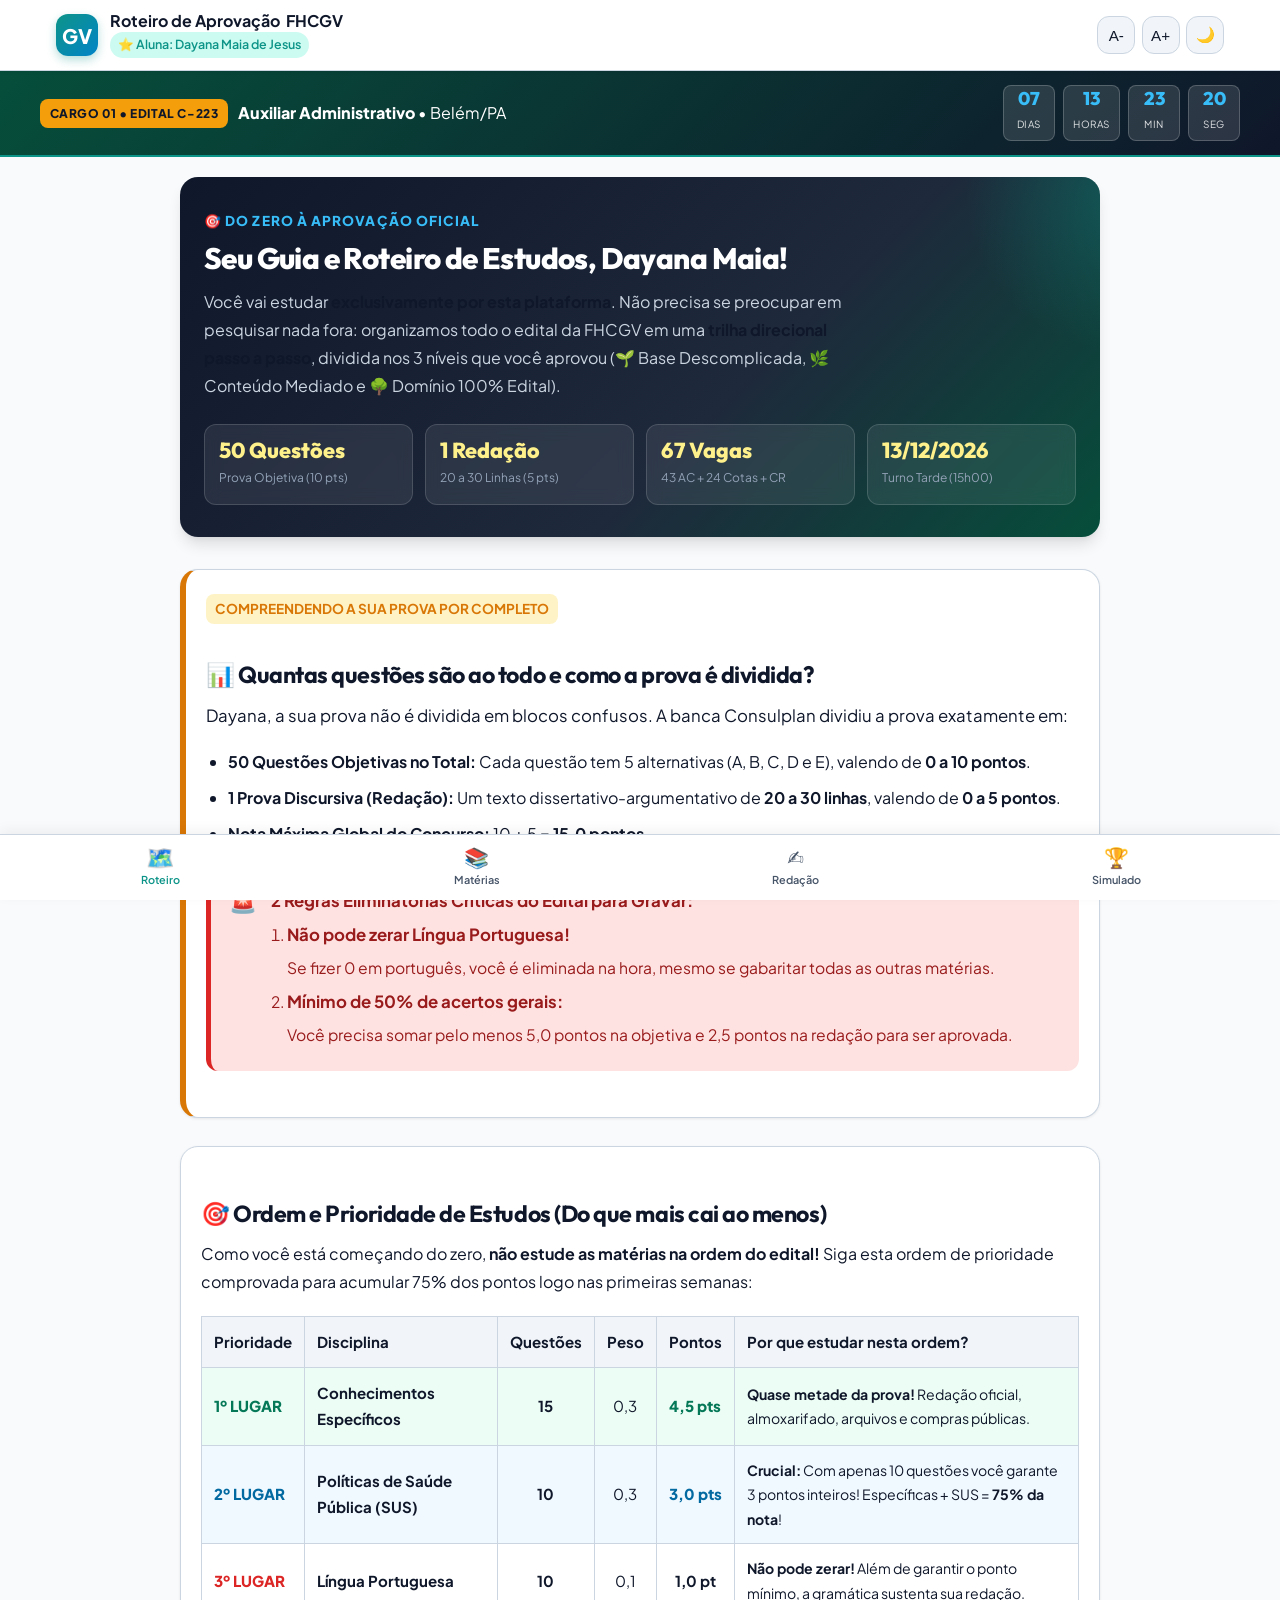
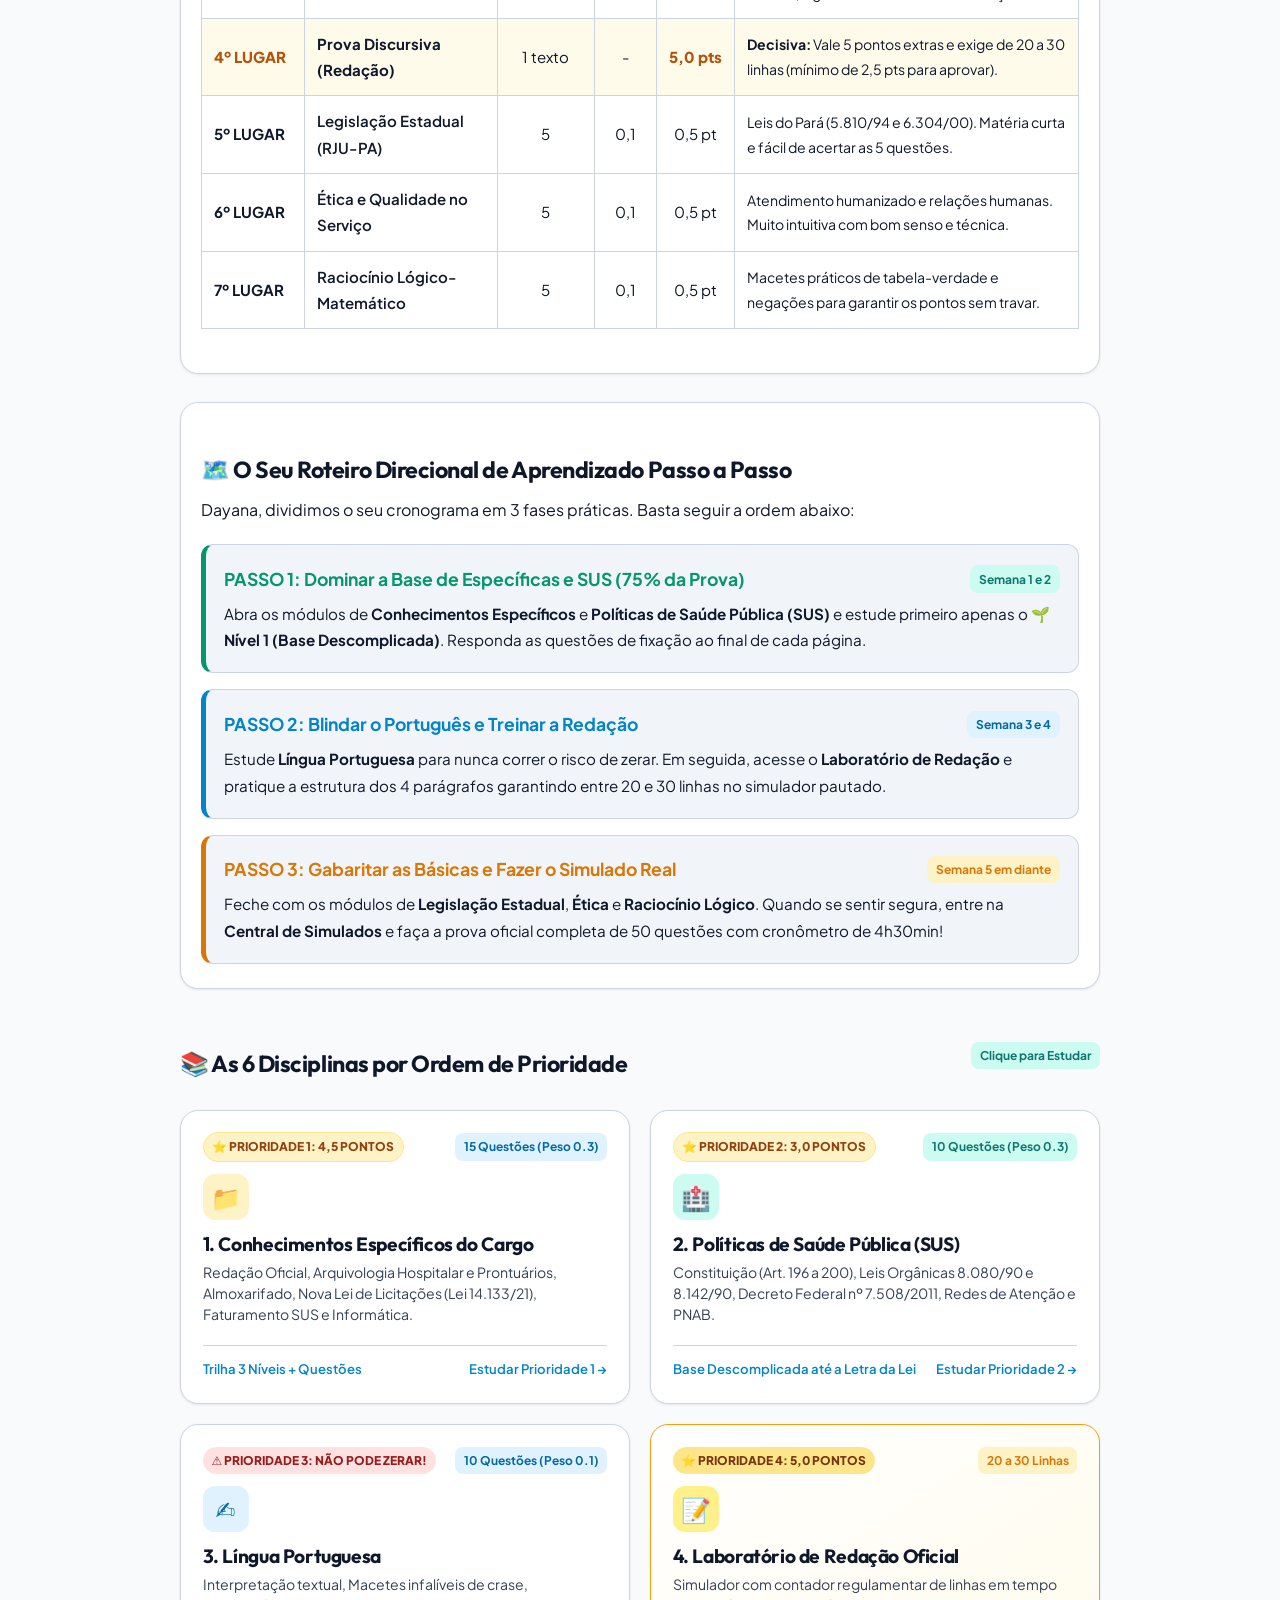
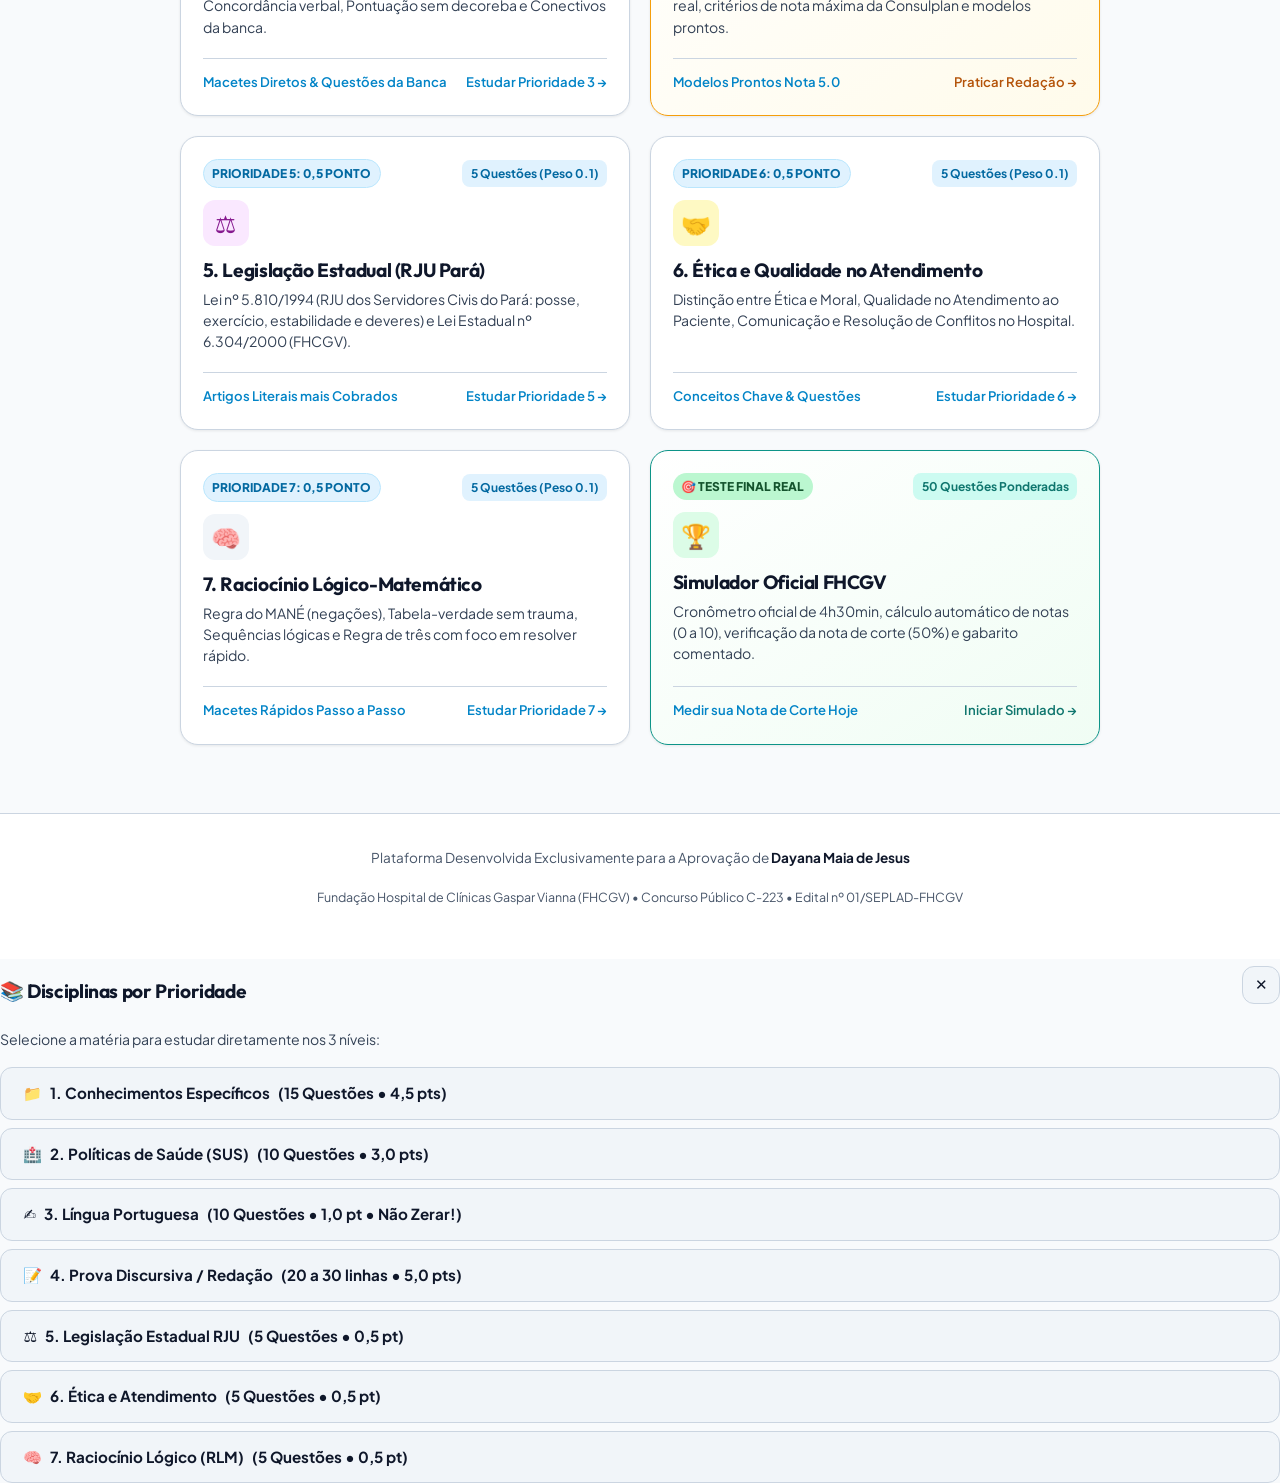
==== commit 3deb1c64: "style: correcao de contraste e reestruturacao de roteiro de estudos" ====
--- a/index.html
+++ b/index.html
@@ -3,9 +3,8 @@
 <head>
   <meta charset="UTF-8">
   <meta name="viewport" content="width=device-width, initial-scale=1.0">
-  <title>Plataforma de Aprovação | Dayana Maia de Jesus - FHCGV Auxiliar Administrativo</title>
+  <title>Roteiro Direcional de Aprovação | Dayana Maia de Jesus - FHCGV</title>
   
-  <!-- Fontes Premium Google Fonts -->
   <link rel="preconnect" href="https://fonts.googleapis.com">
   <link rel="preconnect" href="https://fonts.gstatic.com" crossorigin>
   <link href="https://fonts.googleapis.com/css2?family=Outfit:wght@400;600;700;800&family=Plus+Jakarta+Sans:wght@400;500;600;700&display=swap" rel="stylesheet">
@@ -17,13 +16,13 @@
   <!-- Barra de Progresso Superior de Leitura -->
   <div id="scroll-progress-container"><div id="scroll-progress-bar"></div></div>
 
-  <!-- Header Superior Fixo -->
+  <!-- Header Superior Fixo com Alto Contraste -->
   <header class="site-header">
     <div class="header-container">
       <div class="brand-wrapper">
         <div class="brand-icon">GV</div>
         <div class="brand-info">
-          <div class="brand-title">Portal da Aprovação <span>FHCGV</span></div>
+          <div class="brand-title">Roteiro de Aprovação <span>FHCGV</span></div>
           <span class="user-badge">⭐ Aluna: Dayana Maia de Jesus</span>
         </div>
       </div>
@@ -35,12 +34,12 @@
     </div>
   </header>
 
-  <!-- Banner de Contagem Regressiva para a Prova -->
+  <!-- Banner de Contagem Regressiva para a Prova (Cores Calibradas: Branco Puro) -->
   <section class="countdown-banner">
     <div class="countdown-content">
       <div class="target-contest">
-        <span class="target-badge">Cargo 01 • Edital C-223</span>
-        <span><strong>Auxiliar Administrativo</strong> • Belém/PA</span>
+        <span class="target-badge">CARGO 01 • EDITAL C-223</span>
+        <span style="color: #ffffff !important; font-size: 1rem;"><strong style="color: #ffffff !important;">Auxiliar Administrativo</strong> • Belém/PA</span>
       </div>
       <div class="countdown-timer-wrap">
         <div class="time-box"><span id="cd-days" class="num">00</span><span class="label">Dias</span></div>
@@ -58,25 +57,25 @@
       <!-- Hero Personalizado para a Dayana -->
       <section class="hero-card">
         <div class="hero-subtitle">
-          <span>🎯 ROTA DE APROVAÇÃO EXCLUSIVA</span>
-        </div>
-        <h1 class="hero-title">Bem-vinda ao seu Centro de Estudos, Dayana Maia!</h1>
+          <span>🎯 DO ZERO À APROVAÇÃO OFICIAL</span>
+        </div>
+        <h1 class="hero-title">Seu Guia e Roteiro de Estudos, Dayana Maia!</h1>
         <p class="hero-desc">
-          Esta plataforma foi construída especificamente para garantir a sua aprovação no <strong>Cargo 01 - Auxiliar Administrativo da Fundação Hospital de Clínicas Gaspar Vianna (FHCGV)</strong>. Todo o conteúdo programático do edital foi dividido no <strong>Método dos 3 Níveis</strong>: a base mais simples e intuitiva, a ponte prática mediada e o domínio 100% da Consulplan.
+          Você vai estudar <strong>exclusivamente por esta plataforma</strong>. Não precisa se preocupar em pesquisar nada fora: organizamos todo o edital da FHCGV em uma <strong>trilha direcional passo a passo</strong>, dividida nos 3 níveis que você aprovou (🌱 Base Descomplicada, 🌿 Conteúdo Mediado e 🌳 Domínio 100% Edital).
         </p>
 
         <div class="hero-stats-grid">
           <div class="stat-box">
+            <span class="val">50 Questões</span>
+            <span class="desc">Prova Objetiva (10 pts)</span>
+          </div>
+          <div class="stat-box">
+            <span class="val">1 Redação</span>
+            <span class="desc">20 a 30 Linhas (5 pts)</span>
+          </div>
+          <div class="stat-box">
             <span class="val">67 Vagas</span>
-            <span class="desc">43 Ampla + Cotas + CR</span>
-          </div>
-          <div class="stat-box">
-            <span class="val">30 Horas</span>
-            <span class="desc">Carga Horária Semanal</span>
-          </div>
-          <div class="stat-box">
-            <span class="val">R$ 1.467,15</span>
-            <span class="desc">Base + Vantagens Estaduais</span>
+            <span class="desc">43 AC + 24 Cotas + CR</span>
           </div>
           <div class="stat-box">
             <span class="val">13/12/2026</span>
@@ -85,190 +84,314 @@
         </div>
       </section>
 
-      <!-- Painel Estratégico do Edital (Onde estão os pontos) -->
+      <!-- ====================================================================
+           O MAPA DEFINITIVO DA PROVA: TODAS AS DÚVIDAS ESCLARECIDAS
+           ==================================================================== -->
+      <section class="card-content" style="border-left: 6px solid var(--gold);">
+        <span class="badge badge-gold" style="font-size: 0.85rem; margin-bottom: 0.5rem;">COMPREENDENDO A SUA PROVA POR COMPLETO</span>
+        <h2>📊 Quantas questões são ao todo e como a prova é dividida?</h2>
+        <p style="font-size: 1.05rem;">
+          Dayana, a sua prova não é dividida em blocos confusos. A banca Consulplan dividiu a prova exatamente em:
+        </p>
+        <ul style="font-size: 1rem; line-height: 1.8;">
+          <li><strong>50 Questões Objetivas no Total:</strong> Cada questão tem 5 alternativas (A, B, C, D e E), valendo de <strong>0 a 10 pontos</strong>.</li>
+          <li><strong>1 Prova Discursiva (Redação):</strong> Um texto dissertativo-argumentativo de <strong>20 a 30 linhas</strong>, valendo de <strong>0 a 5 pontos</strong>.</li>
+          <li><strong>Nota Máxima Global do Concurso:</strong> 10 + 5 = <strong>15,0 pontos</strong>.</li>
+        </ul>
+
+        <div class="callout callout-pegadinha">
+          <div class="callout-icon">🚨</div>
+          <div class="callout-body">
+            <strong>2 Regras Eliminatórias Críticas do Edital para Gravar:</strong>
+            <ol style="margin: 0.35rem 0 0 1rem; padding: 0;">
+              <li><strong>Não pode zerar Língua Portuguesa!</strong> Se fizer 0 em português, você é eliminada na hora, mesmo se gabaritar todas as outras matérias.</li>
+              <li><strong>Mínimo de 50% de acertos gerais:</strong> Você precisa somar pelo menos 5,0 pontos na objetiva e 2,5 pontos na redação para ser aprovada.</li>
+            </ol>
+          </div>
+        </div>
+      </section>
+
+      <!-- ====================================================================
+           TABELA DE PRIORIDADE ESTRATÉGICA DE ESTUDOS
+           ==================================================================== -->
       <section class="card-content">
-        <h2>📊 A Estratégia dos 10 Pontos da Prova Objetiva</h2>
+        <h2>🎯 Ordem e Prioridade de Estudos (Do que mais cai ao menos)</h2>
         <p>
-          Dayana, para ser aprovada, você precisa acertar no mínimo <strong>50% (5,0 pontos)</strong> no total e <strong>NÃO PODE ZERAR Língua Portuguesa</strong>. Veja onde você deve concentrar mais tempo:
+          Como você está começando do zero, <strong>não estude as matérias na ordem do edital!</strong> Siga esta ordem de prioridade comprovada para acumular 75% dos pontos logo nas primeiras semanas:
         </p>
 
-        <div class="callout callout-hospital">
-          <div class="callout-icon">💡</div>
-          <div class="callout-body">
-            <strong>O Segredo da Aprovação da Dayana:</strong>
-            As matérias de <strong>Conhecimentos Específicos (4,5 pontos)</strong> e <strong>Políticas de Saúde Pública / SUS (3,0 pontos)</strong> representam juntas <strong>75% de toda a sua nota objetiva</strong>! Domine essas duas e garanta os pontos básicos para estar entre os 172 classificados na Discursiva!
-          </div>
-        </div>
-
-        <div style="margin: 1.5rem 0;">
-          <div style="display: flex; justify-content: space-between; font-size: 0.88rem; font-weight: 700; margin-bottom: 0.35rem;">
-            <span>Específicos + SUS (75%)</span>
-            <span>Básicas (25%)</span>
-          </div>
-          <div style="height: 14px; border-radius: var(--radius-full); background: var(--bg-subtle); overflow: hidden; display: flex;">
-            <div style="width: 45%; background: var(--gold);" title="Específicos: 4,5 pts"></div>
-            <div style="width: 30%; background: var(--accent);" title="SUS: 3,0 pts"></div>
-            <div style="width: 10%; background: var(--primary);" title="Português: 1,0 pt"></div>
-            <div style="width: 5%; background: #64748b;" title="RLM: 0,5 pt"></div>
-            <div style="width: 5%; background: #a855f7;" title="Ética: 0,5 pt"></div>
-            <div style="width: 5%; background: #ec4899;" title="Legislação: 0,5 pt"></div>
-          </div>
+        <div style="overflow-x: auto; margin: 1.25rem 0;">
+          <table style="width: 100%; border-collapse: collapse; font-size: 0.94rem;">
+            <thead>
+              <tr style="background: var(--bg-subtle); text-align: left;">
+                <th style="padding: 0.75rem; border: 1px solid var(--border);">Prioridade</th>
+                <th style="padding: 0.75rem; border: 1px solid var(--border);">Disciplina</th>
+                <th style="padding: 0.75rem; border: 1px solid var(--border); text-align: center;">Questões</th>
+                <th style="padding: 0.75rem; border: 1px solid var(--border); text-align: center;">Peso</th>
+                <th style="padding: 0.75rem; border: 1px solid var(--border); text-align: center;">Pontos</th>
+                <th style="padding: 0.75rem; border: 1px solid var(--border);">Por que estudar nesta ordem?</th>
+              </tr>
+            </thead>
+            <tbody>
+              <tr style="background: var(--level-base-bg);">
+                <td style="padding: 0.75rem; border: 1px solid var(--border); font-weight: 800; color: #047857;">1º LUGAR</td>
+                <td style="padding: 0.75rem; border: 1px solid var(--border); font-weight: 700;">Conhecimentos Específicos</td>
+                <td style="padding: 0.75rem; border: 1px solid var(--border); text-align: center; font-weight: 700;">15</td>
+                <td style="padding: 0.75rem; border: 1px solid var(--border); text-align: center;">0,3</td>
+                <td style="padding: 0.75rem; border: 1px solid var(--border); text-align: center; font-weight: 800; color: #047857;">4,5 pts</td>
+                <td style="padding: 0.75rem; border: 1px solid var(--border); font-size: 0.88rem;"><strong>Quase metade da prova!</strong> Redação oficial, almoxarifado, arquivos e compras públicas.</td>
+              </tr>
+              <tr style="background: var(--level-mediado-bg);">
+                <td style="padding: 0.75rem; border: 1px solid var(--border); font-weight: 800; color: #0369a1;">2º LUGAR</td>
+                <td style="padding: 0.75rem; border: 1px solid var(--border); font-weight: 700;">Políticas de Saúde Pública (SUS)</td>
+                <td style="padding: 0.75rem; border: 1px solid var(--border); text-align: center; font-weight: 700;">10</td>
+                <td style="padding: 0.75rem; border: 1px solid var(--border); text-align: center;">0,3</td>
+                <td style="padding: 0.75rem; border: 1px solid var(--border); text-align: center; font-weight: 800; color: #0369a1;">3,0 pts</td>
+                <td style="padding: 0.75rem; border: 1px solid var(--border); font-size: 0.88rem;"><strong>Crucial:</strong> Com apenas 10 questões você garante 3 pontos inteiros! Específicas + SUS = <strong>75% da nota</strong>!</td>
+              </tr>
+              <tr>
+                <td style="padding: 0.75rem; border: 1px solid var(--border); font-weight: 800; color: #dc2626;">3º LUGAR</td>
+                <td style="padding: 0.75rem; border: 1px solid var(--border); font-weight: 700;">Língua Portuguesa</td>
+                <td style="padding: 0.75rem; border: 1px solid var(--border); text-align: center; font-weight: 700;">10</td>
+                <td style="padding: 0.75rem; border: 1px solid var(--border); text-align: center;">0,1</td>
+                <td style="padding: 0.75rem; border: 1px solid var(--border); text-align: center; font-weight: 700;">1,0 pt</td>
+                <td style="padding: 0.75rem; border: 1px solid var(--border); font-size: 0.88rem;"><strong>Não pode zerar!</strong> Além de garantir o ponto mínimo, a gramática sustenta sua redação.</td>
+              </tr>
+              <tr style="background: #fffbeb;">
+                <td style="padding: 0.75rem; border: 1px solid var(--border); font-weight: 800; color: #b45309;">4º LUGAR</td>
+                <td style="padding: 0.75rem; border: 1px solid var(--border); font-weight: 700;">Prova Discursiva (Redação)</td>
+                <td style="padding: 0.75rem; border: 1px solid var(--border); text-align: center;">1 texto</td>
+                <td style="padding: 0.75rem; border: 1px solid var(--border); text-align: center;">-</td>
+                <td style="padding: 0.75rem; border: 1px solid var(--border); text-align: center; font-weight: 800; color: #b45309;">5,0 pts</td>
+                <td style="padding: 0.75rem; border: 1px solid var(--border); font-size: 0.88rem;"><strong>Decisiva:</strong> Vale 5 pontos extras e exige de 20 a 30 linhas (mínimo de 2,5 pts para aprovar).</td>
+              </tr>
+              <tr>
+                <td style="padding: 0.75rem; border: 1px solid var(--border); font-weight: 700;">5º LUGAR</td>
+                <td style="padding: 0.75rem; border: 1px solid var(--border); font-weight: 600;">Legislação Estadual (RJU-PA)</td>
+                <td style="padding: 0.75rem; border: 1px solid var(--border); text-align: center;">5</td>
+                <td style="padding: 0.75rem; border: 1px solid var(--border); text-align: center;">0,1</td>
+                <td style="padding: 0.75rem; border: 1px solid var(--border); text-align: center;">0,5 pt</td>
+                <td style="padding: 0.75rem; border: 1px solid var(--border); font-size: 0.88rem;">Leis do Pará (5.810/94 e 6.304/00). Matéria curta e fácil de acertar as 5 questões.</td>
+              </tr>
+              <tr>
+                <td style="padding: 0.75rem; border: 1px solid var(--border); font-weight: 700;">6º LUGAR</td>
+                <td style="padding: 0.75rem; border: 1px solid var(--border); font-weight: 600;">Ética e Qualidade no Serviço</td>
+                <td style="padding: 0.75rem; border: 1px solid var(--border); text-align: center;">5</td>
+                <td style="padding: 0.75rem; border: 1px solid var(--border); text-align: center;">0,1</td>
+                <td style="padding: 0.75rem; border: 1px solid var(--border); text-align: center;">0,5 pt</td>
+                <td style="padding: 0.75rem; border: 1px solid var(--border); font-size: 0.88rem;">Atendimento humanizado e relações humanas. Muito intuitiva com bom senso e técnica.</td>
+              </tr>
+              <tr>
+                <td style="padding: 0.75rem; border: 1px solid var(--border); font-weight: 700;">7º LUGAR</td>
+                <td style="padding: 0.75rem; border: 1px solid var(--border); font-weight: 600;">Raciocínio Lógico-Matemático</td>
+                <td style="padding: 0.75rem; border: 1px solid var(--border); text-align: center;">5</td>
+                <td style="padding: 0.75rem; border: 1px solid var(--border); text-align: center;">0,1</td>
+                <td style="padding: 0.75rem; border: 1px solid var(--border); text-align: center;">0,5 pt</td>
+                <td style="padding: 0.75rem; border: 1px solid var(--border); font-size: 0.88rem;">Macetes práticos de tabela-verdade e negações para garantir os pontos sem travar.</td>
+              </tr>
+            </tbody>
+          </table>
         </div>
       </section>
 
-      <!-- Grid de Páginas / Módulos de Estudo -->
-      <section>
+      <!-- ====================================================================
+           ROTEIRO DE ESTUDOS PASSO A PASSO (DO ZERO)
+           ==================================================================== -->
+      <section class="card-content">
+        <h2>🗺️ O Seu Roteiro Direcional de Aprendizado Passo a Passo</h2>
+        <p>Dayana, dividimos o seu cronograma em 3 fases práticas. Basta seguir a ordem abaixo:</p>
+
+        <div style="display: flex; flex-direction: column; gap: 1rem; margin-top: 1.25rem;">
+
+          <!-- Passo 1 -->
+          <div style="background: var(--bg-subtle); border: 1px solid var(--border); border-radius: var(--radius-md); padding: 1.15rem; border-left: 5px solid var(--level-base);">
+            <div style="display: flex; justify-content: space-between; align-items: center; margin-bottom: 0.4rem;">
+              <strong style="color: var(--level-base); font-size: 1.1rem;">PASSO 1: Dominar a Base de Específicas e SUS (75% da Prova)</strong>
+              <span class="badge badge-accent">Semana 1 e 2</span>
+            </div>
+            <p style="margin: 0; font-size: 0.95rem;">
+              Abra os módulos de <a href="modulo-especificos.html"><strong>Conhecimentos Específicos</strong></a> e <a href="modulo-sus.html"><strong>Políticas de Saúde Pública (SUS)</strong></a> e estude primeiro apenas o <strong>🌱 Nível 1 (Base Descomplicada)</strong>. Responda as questões de fixação ao final de cada página.
+            </p>
+          </div>
+
+          <!-- Passo 2 -->
+          <div style="background: var(--bg-subtle); border: 1px solid var(--border); border-radius: var(--radius-md); padding: 1.15rem; border-left: 5px solid var(--primary);">
+            <div style="display: flex; justify-content: space-between; align-items: center; margin-bottom: 0.4rem;">
+              <strong style="color: var(--primary); font-size: 1.1rem;">PASSO 2: Blindar o Português e Treinar a Redação</strong>
+              <span class="badge badge-primary">Semana 3 e 4</span>
+            </div>
+            <p style="margin: 0; font-size: 0.95rem;">
+              Estude <a href="modulo-portugues.html"><strong>Língua Portuguesa</strong></a> para nunca correr o risco de zerar. Em seguida, acesse o <a href="modulo-discursiva.html"><strong>Laboratório de Redação</strong></a> e pratique a estrutura dos 4 parágrafos garantindo entre 20 e 30 linhas no simulador pautado.
+            </p>
+          </div>
+
+          <!-- Passo 3 -->
+          <div style="background: var(--bg-subtle); border: 1px solid var(--border); border-radius: var(--radius-md); padding: 1.15rem; border-left: 5px solid var(--gold);">
+            <div style="display: flex; justify-content: space-between; align-items: center; margin-bottom: 0.4rem;">
+              <strong style="color: var(--gold); font-size: 1.1rem;">PASSO 3: Gabaritar as Básicas e Fazer o Simulado Real</strong>
+              <span class="badge badge-gold">Semana 5 em diante</span>
+            </div>
+            <p style="margin: 0; font-size: 0.95rem;">
+              Feche com os módulos de <a href="modulo-legislacao.html"><strong>Legislação Estadual</strong></a>, <a href="modulo-etica.html"><strong>Ética</strong></a> e <a href="modulo-rlm.html"><strong>Raciocínio Lógico</strong></a>. Quando se sentir segura, entre na <a href="simulados.html"><strong>Central de Simulados</strong></a> e faça a prova oficial completa de 50 questões com cronômetro de 4h30min!
+            </p>
+          </div>
+
+        </div>
+      </section>
+
+      <!-- Grid de Acesso Direto às 6 Matérias + Redação -->
+      <section style="margin-top: 2rem;">
         <div style="display: flex; align-items: center; justify-content: space-between; margin-bottom: 1.25rem;">
-          <h2>📚 Módulos Oficiais do Concurso FHCGV</h2>
-          <span class="badge badge-accent">Método 3 Níveis</span>
+          <h2>📚 As 6 Disciplinas por Ordem de Prioridade</h2>
+          <span class="badge badge-accent">Clique para Estudar</span>
         </div>
 
         <div class="modules-grid">
 
-          <!-- 1. Conhecimentos Específicos -->
+          <!-- 1. Específicos -->
           <a href="modulo-especificos.html" class="module-card">
             <div>
               <div class="module-badge-top">
-                <span class="weight-tag weight-high">⭐ MAIOR PESO: 4,5 PONTOS</span>
+                <span class="weight-tag weight-high">⭐ PRIORIDADE 1: 4,5 PONTOS</span>
                 <span class="badge badge-primary">15 Questões (Peso 0.3)</span>
               </div>
               <div class="module-icon-wrap" style="background: #fef3c7; color: #b45309;">📁</div>
               <h3>1. Conhecimentos Específicos do Cargo</h3>
               <p class="module-summary">
-                Redação Oficial, Arquivologia Hospitalar e Prontuários, Almoxarifado e Suprimentos, Nova Lei de Licitações (Lei 14.133/21), Faturamento SUS, Informática e Noções Constitucionais.
-              </p>
-            </div>
-            <div class="module-footer-info">
-              <span>Trilha Base → Mediado → Consulplan</span>
-              <span class="action-arrow">Estudar Módulo →</span>
-            </div>
-          </a>
-
-          <!-- 2. Políticas de Saúde Pública / SUS -->
+                Redação Oficial, Arquivologia Hospitalar e Prontuários, Almoxarifado, Nova Lei de Licitações (Lei 14.133/21), Faturamento SUS e Informática.
+              </p>
+            </div>
+            <div class="module-footer-info">
+              <span>Trilha 3 Níveis + Questões</span>
+              <span class="action-arrow">Estudar Prioridade 1 →</span>
+            </div>
+          </a>
+
+          <!-- 2. SUS -->
           <a href="modulo-sus.html" class="module-card">
             <div>
               <div class="module-badge-top">
-                <span class="weight-tag weight-high">⭐ CRUCIAL: 3,0 PONTOS</span>
+                <span class="weight-tag weight-high">⭐ PRIORIDADE 2: 3,0 PONTOS</span>
                 <span class="badge badge-accent">10 Questões (Peso 0.3)</span>
               </div>
               <div class="module-icon-wrap" style="background: #ccfbf1; color: #0f766e;">🏥</div>
               <h3>2. Políticas de Saúde Pública (SUS)</h3>
               <p class="module-summary">
-                Constituição Federal (Arts. 196 a 200), Leis Orgânicas 8.080/90 e 8.142/90, Decreto Federal nº 7.508/2011, Redes de Atenção e PNAB (Portaria 2/2017).
-              </p>
-            </div>
-            <div class="module-footer-info">
-              <span>Descomplicado para Leigos até a Letra de Lei</span>
-              <span class="action-arrow">Estudar Módulo →</span>
-            </div>
-          </a>
-
-          <!-- 3. Língua Portuguesa -->
+                Constituição (Art. 196 a 200), Leis Orgânicas 8.080/90 e 8.142/90, Decreto Federal nº 7.508/2011, Redes de Atenção e PNAB.
+              </p>
+            </div>
+            <div class="module-footer-info">
+              <span>Base Descomplicada até a Letra da Lei</span>
+              <span class="action-arrow">Estudar Prioridade 2 →</span>
+            </div>
+          </a>
+
+          <!-- 3. Português -->
           <a href="modulo-portugues.html" class="module-card">
             <div>
               <div class="module-badge-top">
-                <span class="weight-tag weight-regular">NÃO PODE ZERAR! (1,0 PT)</span>
+                <span class="weight-tag" style="background: #fee2e2; color: #991b1b;">⚠️ PRIORIDADE 3: NÃO PODE ZERAR!</span>
                 <span class="badge badge-primary">10 Questões (Peso 0.1)</span>
               </div>
               <div class="module-icon-wrap" style="background: #e0f2fe; color: #0369a1;">✍️</div>
               <h3>3. Língua Portuguesa</h3>
               <p class="module-summary">
-                Interpretação textual, Tipologia, Sintaxe descomplicada, Regência, Concordância, Crase e Pontuação sem decoreba chata.
+                Interpretação textual, Macetes infalíveis de crase, Concordância verbal, Pontuação sem decoreba e Conectivos da banca.
               </p>
             </div>
             <div class="module-footer-info">
               <span>Macetes Diretos & Questões da Banca</span>
-              <span class="action-arrow">Estudar Módulo →</span>
-            </div>
-          </a>
-
-          <!-- 4. Legislação Estadual -->
+              <span class="action-arrow">Estudar Prioridade 3 →</span>
+            </div>
+          </a>
+
+          <!-- 4. Redação -->
+          <a href="modulo-discursiva.html" class="module-card" style="border-color: #f59e0b; background: linear-gradient(to bottom right, var(--bg-surface), #fffbeb);">
+            <div>
+              <div class="module-badge-top">
+                <span class="weight-tag" style="background: #fde68a; color: #78350f;">⭐ PRIORIDADE 4: 5,0 PONTOS</span>
+                <span class="badge badge-gold">20 a 30 Linhas</span>
+              </div>
+              <div class="module-icon-wrap" style="background: #fef08a; color: #713f12;">📝</div>
+              <h3>4. Laboratório de Redação Oficial</h3>
+              <p class="module-summary">
+                Simulador com contador regulamentar de linhas em tempo real, critérios de nota máxima da Consulplan e modelos prontos.
+              </p>
+            </div>
+            <div class="module-footer-info">
+              <span>Modelos Prontos Nota 5.0</span>
+              <span class="action-arrow" style="color: #b45309;">Praticar Redação →</span>
+            </div>
+          </a>
+
+          <!-- 5. Legislação Estadual -->
           <a href="modulo-legislacao.html" class="module-card">
             <div>
               <div class="module-badge-top">
-                <span class="weight-tag weight-regular">LEIS DO PARÁ (0,5 PT)</span>
+                <span class="weight-tag weight-regular">PRIORIDADE 5: 0,5 PONTO</span>
                 <span class="badge badge-primary">5 Questões (Peso 0.1)</span>
               </div>
               <div class="module-icon-wrap" style="background: #fae8ff; color: #86198f;">⚖️</div>
-              <h3>4. Legislação Estadual</h3>
-              <p class="module-summary">
-                Lei nº 5.810/1994 (RJU dos Servidores do Pará: posse, férias, estabilidade, deveres), Lei Estadual nº 6.304/2000 (FHCGV) e Lei nº 9.341/2021.
-              </p>
-            </div>
-            <div class="module-footer-info">
-              <span>Tabelas Comparativas e Artigos mais cobrados</span>
-              <span class="action-arrow">Estudar Módulo →</span>
-            </div>
-          </a>
-
-          <!-- 5. Ética e Qualidade no Serviço Público -->
+              <h3>5. Legislação Estadual (RJU Pará)</h3>
+              <p class="module-summary">
+                Lei nº 5.810/1994 (RJU dos Servidores Civis do Pará: posse, exercício, estabilidade e deveres) e Lei Estadual nº 6.304/2000 (FHCGV).
+              </p>
+            </div>
+            <div class="module-footer-info">
+              <span>Artigos Literais mais Cobrados</span>
+              <span class="action-arrow">Estudar Prioridade 5 →</span>
+            </div>
+          </a>
+
+          <!-- 6. Ética -->
           <a href="modulo-etica.html" class="module-card">
             <div>
               <div class="module-badge-top">
-                <span class="weight-tag weight-regular">ATENDIMENTO & CONDUTA (0,5 PT)</span>
+                <span class="weight-tag weight-regular">PRIORIDADE 6: 0,5 PONTO</span>
                 <span class="badge badge-primary">5 Questões (Peso 0.1)</span>
               </div>
               <div class="module-icon-wrap" style="background: #fef9c3; color: #854d0e;">🤝</div>
-              <h3>5. Ética e Qualidade no Serviço Público</h3>
-              <p class="module-summary">
-                Diferença de Ética e Moral, Conduta Ética, Qualidade no Atendimento ao Paciente/Cidadão, Trabalho em Equipe e Resolução de Conflitos.
-              </p>
-            </div>
-            <div class="module-footer-info">
-              <span>Pontos garantidos com bom senso e técnica</span>
-              <span class="action-arrow">Estudar Módulo →</span>
-            </div>
-          </a>
-
-          <!-- 6. Raciocínio Lógico-Matemático -->
+              <h3>6. Ética e Qualidade no Atendimento</h3>
+              <p class="module-summary">
+                Distinção entre Ética e Moral, Qualidade no Atendimento ao Paciente, Comunicação e Resolução de Conflitos no Hospital.
+              </p>
+            </div>
+            <div class="module-footer-info">
+              <span>Conceitos Chave & Questões</span>
+              <span class="action-arrow">Estudar Prioridade 6 →</span>
+            </div>
+          </a>
+
+          <!-- 7. RLM -->
           <a href="modulo-rlm.html" class="module-card">
             <div>
               <div class="module-badge-top">
-                <span class="weight-tag weight-regular">LÓGICA DESCOMPLICADA (0,5 PT)</span>
+                <span class="weight-tag weight-regular">PRIORIDADE 7: 0,5 PONTO</span>
                 <span class="badge badge-primary">5 Questões (Peso 0.1)</span>
               </div>
               <div class="module-icon-wrap" style="background: #f1f5f9; color: #334155;">🧠</div>
-              <h3>6. Raciocínio Lógico-Matemático</h3>
-              <p class="module-summary">
-                Tabela-verdade sem trauma, Sequências lógicas, Regra de três, Porcentagem, Probabilidade e Análise Combinatória com métodos visuais.
-              </p>
-            </div>
-            <div class="module-footer-info">
-              <span>Passo a passo mastigado para não travar</span>
-              <span class="action-arrow">Estudar Módulo →</span>
-            </div>
-          </a>
-
-          <!-- 7. Laboratório da Prova Discursiva / Redação -->
-          <a href="modulo-discursiva.html" class="module-card" style="border-color: #f59e0b; background: linear-gradient(to bottom right, var(--bg-surface), #fffbeb);">
-            <div>
-              <div class="module-badge-top">
-                <span class="weight-tag" style="background: #fde68a; color: #78350f;">⭐ ELIMINATÓRIA: 5,0 PONTOS</span>
-                <span class="badge badge-gold">20 a 30 Linhas</span>
-              </div>
-              <div class="module-icon-wrap" style="background: #fef08a; color: #713f12;">📝</div>
-              <h3>7. Laboratório de Redação Nota Máxima</h3>
-              <p class="module-summary">
-                Espelho dos critérios da banca Consulplan, estrutura do texto dissertativo, temas previstos na área da saúde pública e simulador com contagem de linhas em tempo real.
-              </p>
-            </div>
-            <div class="module-footer-info">
-              <span>Modelos Prontos Prontos para Adaptar</span>
-              <span class="action-arrow" style="color: #b45309;">Praticar Redação →</span>
-            </div>
-          </a>
-
-          <!-- 8. Central de Simulados Oficiais -->
+              <h3>7. Raciocínio Lógico-Matemático</h3>
+              <p class="module-summary">
+                Regra do MANÉ (negações), Tabela-verdade sem trauma, Sequências lógicas e Regra de três com foco em resolver rápido.
+              </p>
+            </div>
+            <div class="module-footer-info">
+              <span>Macetes Rápidos Passo a Passo</span>
+              <span class="action-arrow">Estudar Prioridade 7 →</span>
+            </div>
+          </a>
+
+          <!-- Central de Simulados -->
           <a href="simulados.html" class="module-card" style="border-color: var(--accent); background: linear-gradient(to bottom right, var(--bg-surface), #f0fdf4);">
             <div>
               <div class="module-badge-top">
-                <span class="weight-tag" style="background: #bbf7d0; color: #14532d;">🎯 TREINAMENTO REAL</span>
+                <span class="weight-tag" style="background: #bbf7d0; color: #14532d;">🎯 TESTE FINAL REAL</span>
                 <span class="badge badge-accent">50 Questões Ponderadas</span>
               </div>
               <div class="module-icon-wrap" style="background: #dcfce7; color: #166534;">🏆</div>
-              <h3>8. Simulador Oficial Completo</h3>
-              <p class="module-summary">
-                Treine com cronômetro de 4h30, cálculo automático de notas, verificação de linha de corte (50%) e conferência de gabarito comentado.
+              <h3>Simulador Oficial FHCGV</h3>
+              <p class="module-summary">
+                Cronômetro oficial de 4h30min, cálculo automático de notas (0 a 10), verificação da nota de corte (50%) e gabarito comentado.
               </p>
             </div>
             <div class="module-footer-info">
@@ -277,38 +400,6 @@
             </div>
           </a>
 
-        </div>
-      </section>
-
-      <!-- Checklist de Prazos Importantes do Edital para a Dayana -->
-      <section class="card-content" style="margin-top: 2rem;">
-        <h2>📅 Linha do Tempo e Datas Decisivas</h2>
-        <p>Acompanhe os prazos cruciais extraídos diretamente do Anexo II do edital para não perder nenhuma etapa:</p>
-
-        <div style="display: flex; flex-direction: column; gap: 0.75rem;">
-          <div style="display: flex; align-items: center; justify-content: space-between; padding: 0.75rem; background: var(--bg-subtle); border-radius: var(--radius-sm);">
-            <div>
-              <strong>Período de Inscrições:</strong>
-              <div style="font-size: 0.85rem; color: var(--text-muted);">Pagamento do DAE até 23/10/2026</div>
-            </div>
-            <span class="badge badge-primary">24/09 a 22/10/2026</span>
-          </div>
-
-          <div style="display: flex; align-items: center; justify-content: space-between; padding: 0.75rem; background: var(--bg-subtle); border-radius: var(--radius-sm);">
-            <div>
-              <strong>Locais de Prova Divulgados:</strong>
-              <div style="font-size: 0.85rem; color: var(--text-muted);">Edital de Convocação e Cartão de Inscrição</div>
-            </div>
-            <span class="badge badge-primary">04/12/2026</span>
-          </div>
-
-          <div style="display: flex; align-items: center; justify-content: space-between; padding: 0.75rem; background: #ecfdf5; border: 1px solid var(--accent); border-radius: var(--radius-sm);">
-            <div>
-              <strong style="color: #065f46;">🔥 O GRANDE DIA DA SUA PROVA:</strong>
-              <div style="font-size: 0.85rem; color: #047857;">Fechamento dos portões: 15h00 | 4h30min de prova em Belém/PA</div>
-            </div>
-            <span class="badge badge-accent" style="font-size: 0.88rem;">13/12/2026</span>
-          </div>
         </div>
       </section>
 
@@ -321,19 +412,51 @@
     <p style="font-size: 0.78rem; margin-top: 0.3rem;">Fundação Hospital de Clínicas Gaspar Vianna (FHCGV) • Concurso Público C-223 • Edital nº 01/SEPLAD-FHCGV</p>
   </footer>
 
-  <!-- Menu Inferior Mobile First -->
+  <!-- Modal Suspenso com as 6 Matérias Diretas -->
+  <div id="materias-modal" class="modal-overlay" onclick="if(event.target === this) this.classList.remove('open')">
+    <div class="modal-box">
+      <div style="display: flex; justify-content: space-between; align-items: center; margin-bottom: 1rem;">
+        <h3><span>📚</span> Disciplinas por Prioridade</h3>
+        <button class="btn-icon" onclick="document.getElementById('materias-modal').classList.remove('open')">✕</button>
+      </div>
+      <p style="font-size: 0.88rem; color: var(--text-muted); margin-bottom: 1rem;">
+        Selecione a matéria para estudar diretamente nos 3 níveis:
+      </p>
+      <div style="display: flex; flex-direction: column; gap: 0.5rem;">
+        <a href="modulo-especificos.html" class="btn btn-secondary" style="justify-content: flex-start; text-align: left;">
+          📁 <strong>1. Conhecimentos Específicos</strong> (15 Questões • 4,5 pts)
+        </a>
+        <a href="modulo-sus.html" class="btn btn-secondary" style="justify-content: flex-start; text-align: left;">
+          🏥 <strong>2. Políticas de Saúde (SUS)</strong> (10 Questões • 3,0 pts)
+        </a>
+        <a href="modulo-portugues.html" class="btn btn-secondary" style="justify-content: flex-start; text-align: left;">
+          ✍️ <strong>3. Língua Portuguesa</strong> (10 Questões • 1,0 pt • Não Zerar!)
+        </a>
+        <a href="modulo-discursiva.html" class="btn btn-secondary" style="justify-content: flex-start; text-align: left;">
+          📝 <strong>4. Prova Discursiva / Redação</strong> (20 a 30 linhas • 5,0 pts)
+        </a>
+        <a href="modulo-legislacao.html" class="btn btn-secondary" style="justify-content: flex-start; text-align: left;">
+          ⚖️ <strong>5. Legislação Estadual RJU</strong> (5 Questões • 0,5 pt)
+        </a>
+        <a href="modulo-etica.html" class="btn btn-secondary" style="justify-content: flex-start; text-align: left;">
+          🤝 <strong>6. Ética e Atendimento</strong> (5 Questões • 0,5 pt)
+        </a>
+        <a href="modulo-rlm.html" class="btn btn-secondary" style="justify-content: flex-start; text-align: left;">
+          🧠 <strong>7. Raciocínio Lógico (RLM)</strong> (5 Questões • 0,5 pt)
+        </a>
+      </div>
+    </div>
+  </div>
+
+  <!-- Nova Barra Inferior Direcional Mobile-First -->
   <nav class="bottom-nav">
     <a href="index.html" class="bottom-nav-item active">
-      <span class="nav-icon">🏠</span>
-      <span>Início</span>
+      <span class="nav-icon">🗺️</span>
+      <span>Roteiro</span>
     </a>
-    <a href="modulo-especificos.html" class="bottom-nav-item">
-      <span class="nav-icon">📁</span>
-      <span>Específicas</span>
-    </a>
-    <a href="modulo-sus.html" class="bottom-nav-item">
-      <span class="nav-icon">🏥</span>
-      <span>SUS</span>
+    <a href="javascript:void(0)" class="bottom-nav-item" onclick="document.getElementById('materias-modal').classList.add('open')">
+      <span class="nav-icon">📚</span>
+      <span>Matérias</span>
     </a>
     <a href="modulo-discursiva.html" class="bottom-nav-item">
       <span class="nav-icon">✍️</span>
@@ -341,7 +464,7 @@
     </a>
     <a href="simulados.html" class="bottom-nav-item">
       <span class="nav-icon">🏆</span>
-      <span>Simulados</span>
+      <span>Simulado</span>
     </a>
   </nav>
 
--- a/css/style.css
+++ b/css/style.css
@@ -6,16 +6,13 @@
 
 :root {
   /* Paleta Base Sofisticada (Healthcare & Executive) */
-  --primary: #0284c7;
-  /* Azul Real Elegante */
+  --primary: #0284c7;            /* Azul Real */
   --primary-dark: #0369a1;
   --primary-light: #e0f2fe;
-  --accent: #0d9488;
-  /* Verde Esmeralda Hospitalar / Gaspar Vianna */
+  --accent: #0d9488;             /* Verde Esmeralda Hospitalar */
   --accent-light: #ccfbf1;
   --accent-dark: #0f766e;
-  --gold: #d97706;
-  /* Ouro da Aprovação */
+  --gold: #d97706;               /* Dourado da Aprovação */
   --gold-light: #fef3c7;
   --danger: #ef4444;
   --danger-light: #fee2e2;
@@ -23,72 +20,85 @@
   --success-light: #d1fae5;
 
   /* Níveis de Aprendizado */
-  --level-base: #10b981;
-  /* Verde broto / Base descomplicada */
+  --level-base: #059669;
   --level-base-bg: #ecfdf5;
+  --level-base-color: #065f46;
   --level-mediado: #0284c7;
-  /* Azul ponte / Mediado */
   --level-mediado-bg: #f0f9ff;
-  --level-avancado: #8b5cf6;
-  /* Roxo estratégico / Domínio 100% Edital */
+  --level-mediado-color: #0369a1;
+  --level-avancado: #7c3aed;
   --level-avancado-bg: #f5f3ff;
-
-  /* Tema Claro (Padrão) */
+  --level-avancado-color: #5b21b6;
+
+  /* Badges & Tags no Claro */
+  --banca-tag-bg: #e2e8f0;
+  --banca-tag-color: #1e293b;
+  --quiz-badge-bg: #e0f2fe;
+  --quiz-badge-color: #0369a1;
+
+  /* Tema Claro (Padrão) - CONTRASTE ULTRA ALTO */
   --bg-page: #f8fafc;
   --bg-surface: #ffffff;
   --bg-surface-elevated: #ffffff;
   --bg-subtle: #f1f5f9;
-  --border: #e2e8f0;
+  --border: #cbd5e1;
   --border-focus: #0284c7;
-
-  --text-main: #0f172a;
-  /* Contraste ótimo para leitura */
-  --text-muted: #475569;
-  --text-subtle: #64748b;
+  
+  --text-main: #0f172a;          /* Preto azulado legível */
+  --text-muted: #334155;          /* Cinza ardósia escuro */
+  --text-subtle: #475569;
   --text-inverse: #ffffff;
 
   /* Sombras & Profundidade */
-  --shadow-sm: 0 1px 2px 0 rgb(0 0 0 / 0.05);
-  --shadow-md: 0 4px 6px -1px rgb(0 0 0 / 0.07), 0 2px 4px -2px rgb(0 0 0 / 0.05);
-  --shadow-lg: 0 10px 15px -3px rgb(0 0 0 / 0.08), 0 4px 6px -4px rgb(0 0 0 / 0.04);
-  --shadow-glow: 0 0 20px rgba(13, 148, 136, 0.25);
+  --shadow-sm: 0 1px 3px 0 rgb(0 0 0 / 0.08);
+  --shadow-md: 0 4px 6px -1px rgb(0 0 0 / 0.1), 0 2px 4px -2px rgb(0 0 0 / 0.06);
+  --shadow-lg: 0 10px 15px -3px rgb(0 0 0 / 0.12), 0 4px 6px -4px rgb(0 0 0 / 0.08);
 
   /* Dimensões & Acessibilidade */
   --radius-sm: 8px;
   --radius-md: 12px;
   --radius-lg: 18px;
   --radius-full: 9999px;
-  --transition: all 0.25s cubic-bezier(0.4, 0, 0.2, 1);
+  --transition: all 0.2s ease-in-out;
   --font-base-size: 16px;
   --line-height-reading: 1.75;
   --max-content-width: 920px;
 }
 
-/* Modo Escuro Refinado para não cansar a visão de estudo */
+/* Modo Escuro Refinado - ZERO TEXTO ESCURO NO ESCURO */
 [data-theme="dark"] {
-  --bg-page: #0b1120;
-  --bg-surface: #131c31;
-  --bg-surface-elevated: #1e293b;
-  --bg-subtle: #19243c;
-  --border: #243452;
+  --bg-page: #0a0f1d;
+  --bg-surface: #151f32;
+  --bg-surface-elevated: #1e2c45;
+  --bg-subtle: #1c273d;
+  --border: #2d3f5e;
   --border-focus: #38bdf8;
 
-  --text-main: #f1f5f9;
-  --text-muted: #cbd5e1;
-  --text-subtle: #94a3b8;
-
-  --primary-light: #0c4a6e;
-  --accent-light: #134e4a;
-  --gold-light: #451a03;
-  --danger-light: #450a0a;
-  --success-light: #064e3b;
-
-  --level-base-bg: #064e3b33;
-  --level-mediado-bg: #0c4a6e33;
-  --level-avancado-bg: #4c1d9533;
-
-  --shadow-md: 0 4px 6px -1px rgb(0 0 0 / 0.3);
-  --shadow-lg: 0 10px 15px -3px rgb(0 0 0 / 0.4);
+  --text-main: #ffffff !important;   /* Branco puro para leitura cristalina */
+  --text-muted: #e2e8f0 !important;  /* Cinza claro de altíssimo contraste */
+  --text-subtle: #cbd5e1 !important;
+
+  --primary-light: #0369a1;
+  --accent-light: #0f766e;
+  --gold-light: #78350f;
+  --danger-light: #7f1d1d;
+  --success-light: #065f46;
+
+  /* Badges no Escuro com cores vivas e legíveis */
+  --banca-tag-bg: #1e3a8a;
+  --banca-tag-color: #bae6fd;
+  --quiz-badge-bg: #0f766e;
+  --quiz-badge-color: #a7f3d0;
+
+  --level-base-bg: #064e3b;
+  --level-base-color: #6ee7b7;
+  --level-mediado-bg: #075985;
+  --level-mediado-color: #7dd3fc;
+  --level-avancado-bg: #4c1d95;
+  --level-avancado-color: #c4b5fd;
+
+  --shadow-md: 0 4px 6px -1px rgb(0 0 0 / 0.4);
+  --shadow-lg: 0 10px 15px -3px rgb(0 0 0 / 0.5);
 }
 
 /* Modificadores de tamanho de fonte para leitura acessível */
@@ -324,11 +334,16 @@
    ========================================================================== */
 .countdown-banner {
   background: linear-gradient(135deg, #064e3b 0%, #0f172a 100%);
-  color: white;
+  color: #ffffff !important;
   padding: 0.85rem 1rem;
   text-align: center;
   position: relative;
   overflow: hidden;
+  border-bottom: 2px solid #0d9488;
+}
+
+.countdown-banner * {
+  color: #ffffff;
 }
 
 .countdown-content {
@@ -346,17 +361,24 @@
   display: flex;
   align-items: center;
   gap: 0.6rem;
+  color: #ffffff !important;
+}
+
+.target-contest strong {
+  color: #ffffff !important;
+  font-weight: 800;
 }
 
 .target-badge {
-  background: #f59e0b;
-  color: #000;
-  font-weight: 800;
-  font-size: 0.72rem;
-  padding: 0.2rem 0.55rem;
+  background: #f59e0b !important;
+  color: #0f172a !important;
+  font-weight: 800 !important;
+  font-size: 0.75rem;
+  padding: 0.25rem 0.6rem;
   border-radius: var(--radius-sm);
   text-transform: uppercase;
   letter-spacing: 0.05em;
+  display: inline-block;
 }
 
 .countdown-timer-wrap {
@@ -562,64 +584,80 @@
 
 .callout-body {
   flex: 1;
-  font-size: 0.95rem;
+  font-size: 0.98rem;
+  line-height: 1.65;
 }
 
 .callout-body strong {
   display: block;
-  font-size: 1rem;
-  margin-bottom: 0.3rem;
+  font-size: 1.05rem;
+  margin-bottom: 0.4rem;
+  color: inherit !important;
+}
+
+.callout-body * {
+  color: inherit;
 }
 
 .callout-base {
-  background-color: var(--level-base-bg);
-  border-color: var(--level-base);
-  color: var(--text-main);
+  background-color: #ecfdf5;
+  border-color: #059669;
+  color: #064e3b;
+}
+
+[data-theme="dark"] .callout-base {
+  background-color: #064e3b;
+  border-color: #34d399;
+  color: #f0fdf4 !important;
 }
 
 .callout-tip {
-  background-color: #ecfeff;
-  border-color: #06b6d4;
-  color: #083344;
+  background-color: #e0f2fe;
+  border-color: #0284c7;
+  color: #075985;
 }
 
 [data-theme="dark"] .callout-tip {
-  background-color: #08334440;
-  color: #cffafe;
+  background-color: #0c4a6e;
+  border-color: #38bdf8;
+  color: #f0f9ff !important;
 }
 
 .callout-pegadinha {
-  background-color: var(--danger-light);
-  border-color: var(--danger);
-  color: #7f1d1d;
+  background-color: #fee2e2;
+  border-color: #dc2626;
+  color: #991b1b;
 }
 
 [data-theme="dark"] .callout-pegadinha {
-  background-color: #450a0a40;
-  color: #fecaca;
+  background-color: #450a0a;
+  border-color: #f87171;
+  color: #fef2f2 !important;
 }
 
 .callout-lei {
-  background-color: var(--level-avancado-bg);
-  border-color: var(--level-avancado);
-  color: #4c1d95;
+  background-color: #f3e8ff;
+  border-color: #7c3aed;
+  color: #581c87;
   font-family: inherit;
 }
 
 [data-theme="dark"] .callout-lei {
-  background-color: #3b076440;
-  color: #e9d5ff;
+  background-color: #3b0764;
+  border-color: #c084fc;
+  color: #faf5ff !important;
 }
 
 .callout-hospital {
-  background-color: var(--accent-light);
-  border-color: var(--accent);
-  color: #042f2e;
+  background-color: #ccfbf1;
+  border-color: #0d9488;
+  color: #115e59;
 }
 
 [data-theme="dark"] .callout-hospital {
-  background-color: #134e4a40;
-  color: #ccfbf1;
+  background-color: #134e4a;
+  border-color: #2dd4bf;
+  color: #f0fdfa !important;
 }
 
 /* Grifo Inteligente de Palavras-Chave de Prova */
@@ -672,20 +710,22 @@
 }
 
 .quiz-badge {
-  background: var(--primary-light);
-  color: var(--primary-dark);
-  font-weight: 700;
-  font-size: 0.75rem;
-  padding: 0.25rem 0.65rem;
+  background: var(--quiz-badge-bg) !important;
+  color: var(--quiz-badge-color) !important;
+  font-weight: 800;
+  font-size: 0.8rem;
+  padding: 0.3rem 0.75rem;
   border-radius: var(--radius-full);
+  border: 1px solid var(--border);
+  letter-spacing: 0.03em;
 }
 
 .question-card {
   background: var(--bg-surface);
-  border: 1px solid var(--border);
+  border: 1.5px solid var(--border);
   border-radius: var(--radius-lg);
-  padding: 1.25rem;
-  margin-bottom: 1.5rem;
+  padding: 1.35rem;
+  margin-bottom: 1.75rem;
   box-shadow: var(--shadow-sm);
   transition: var(--transition);
 }
@@ -695,25 +735,29 @@
   align-items: center;
   justify-content: space-between;
   gap: 0.5rem;
-  margin-bottom: 0.85rem;
-  font-size: 0.8rem;
-  color: var(--text-subtle);
+  margin-bottom: 1rem;
+  font-size: 0.82rem;
+  color: var(--text-muted) !important;
   border-bottom: 1px solid var(--border);
-  padding-bottom: 0.5rem;
+  padding-bottom: 0.65rem;
+  font-weight: 600;
 }
 
 .banca-tag {
-  background: var(--bg-subtle);
-  padding: 0.15rem 0.5rem;
+  background: var(--banca-tag-bg) !important;
+  color: var(--banca-tag-color) !important;
+  padding: 0.25rem 0.65rem;
   border-radius: var(--radius-sm);
+  font-weight: 800;
+  font-size: 0.78rem;
+  border: 1px solid var(--border);
+  letter-spacing: 0.04em;
+}
+
+.question-text {
+  font-size: 1.08rem;
   font-weight: 700;
-  color: var(--accent-dark);
-}
-
-.question-text {
-  font-size: 1.05rem;
-  font-weight: 600;
-  color: var(--text-main);
+  color: var(--text-main) !important;
   margin-bottom: 1.25rem;
   line-height: 1.6;
 }
@@ -721,15 +765,15 @@
 .options-list {
   display: flex;
   flex-direction: column;
-  gap: 0.65rem;
+  gap: 0.75rem;
   margin-bottom: 1.25rem;
 }
 
 .option-item {
   display: flex;
   align-items: flex-start;
-  gap: 0.75rem;
-  padding: 0.85rem 1rem;
+  gap: 0.85rem;
+  padding: 0.9rem 1.1rem;
   border: 2px solid var(--border);
   border-radius: var(--radius-md);
   background: var(--bg-surface);
@@ -744,26 +788,26 @@
 }
 
 .option-letter {
-  width: 28px;
-  height: 28px;
+  width: 30px;
+  height: 30px;
   border-radius: 50%;
   background: var(--bg-subtle);
-  border: 1px solid var(--border);
+  border: 1.5px solid var(--border);
   display: flex;
   align-items: center;
   justify-content: center;
   font-weight: 800;
-  font-size: 0.85rem;
-  color: var(--text-muted);
+  font-size: 0.88rem;
+  color: var(--text-main);
   flex-shrink: 0;
   margin-top: 1px;
   transition: var(--transition);
 }
 
 .option-text {
-  font-size: 0.96rem;
-  color: var(--text-main);
-  line-height: 1.5;
+  font-size: 1rem;
+  color: var(--text-main) !important;
+  line-height: 1.55;
   flex: 1;
 }
 
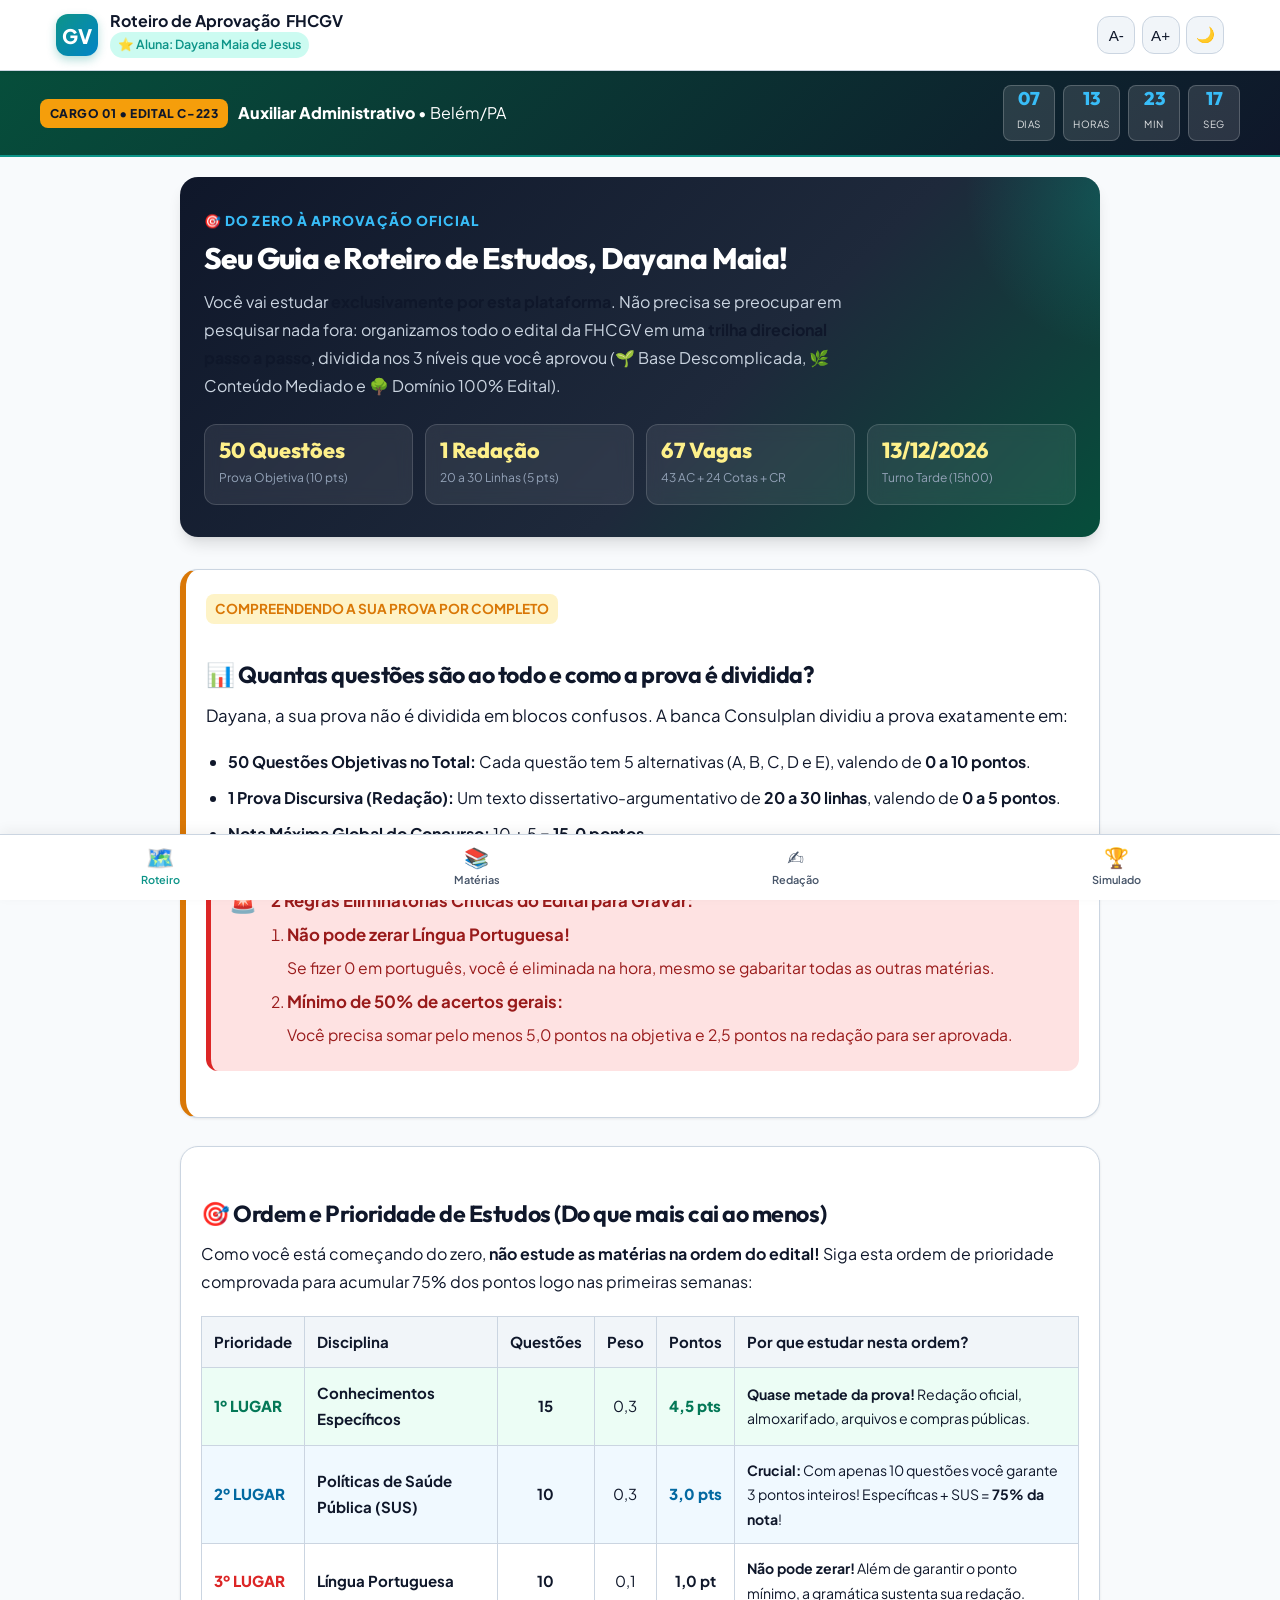
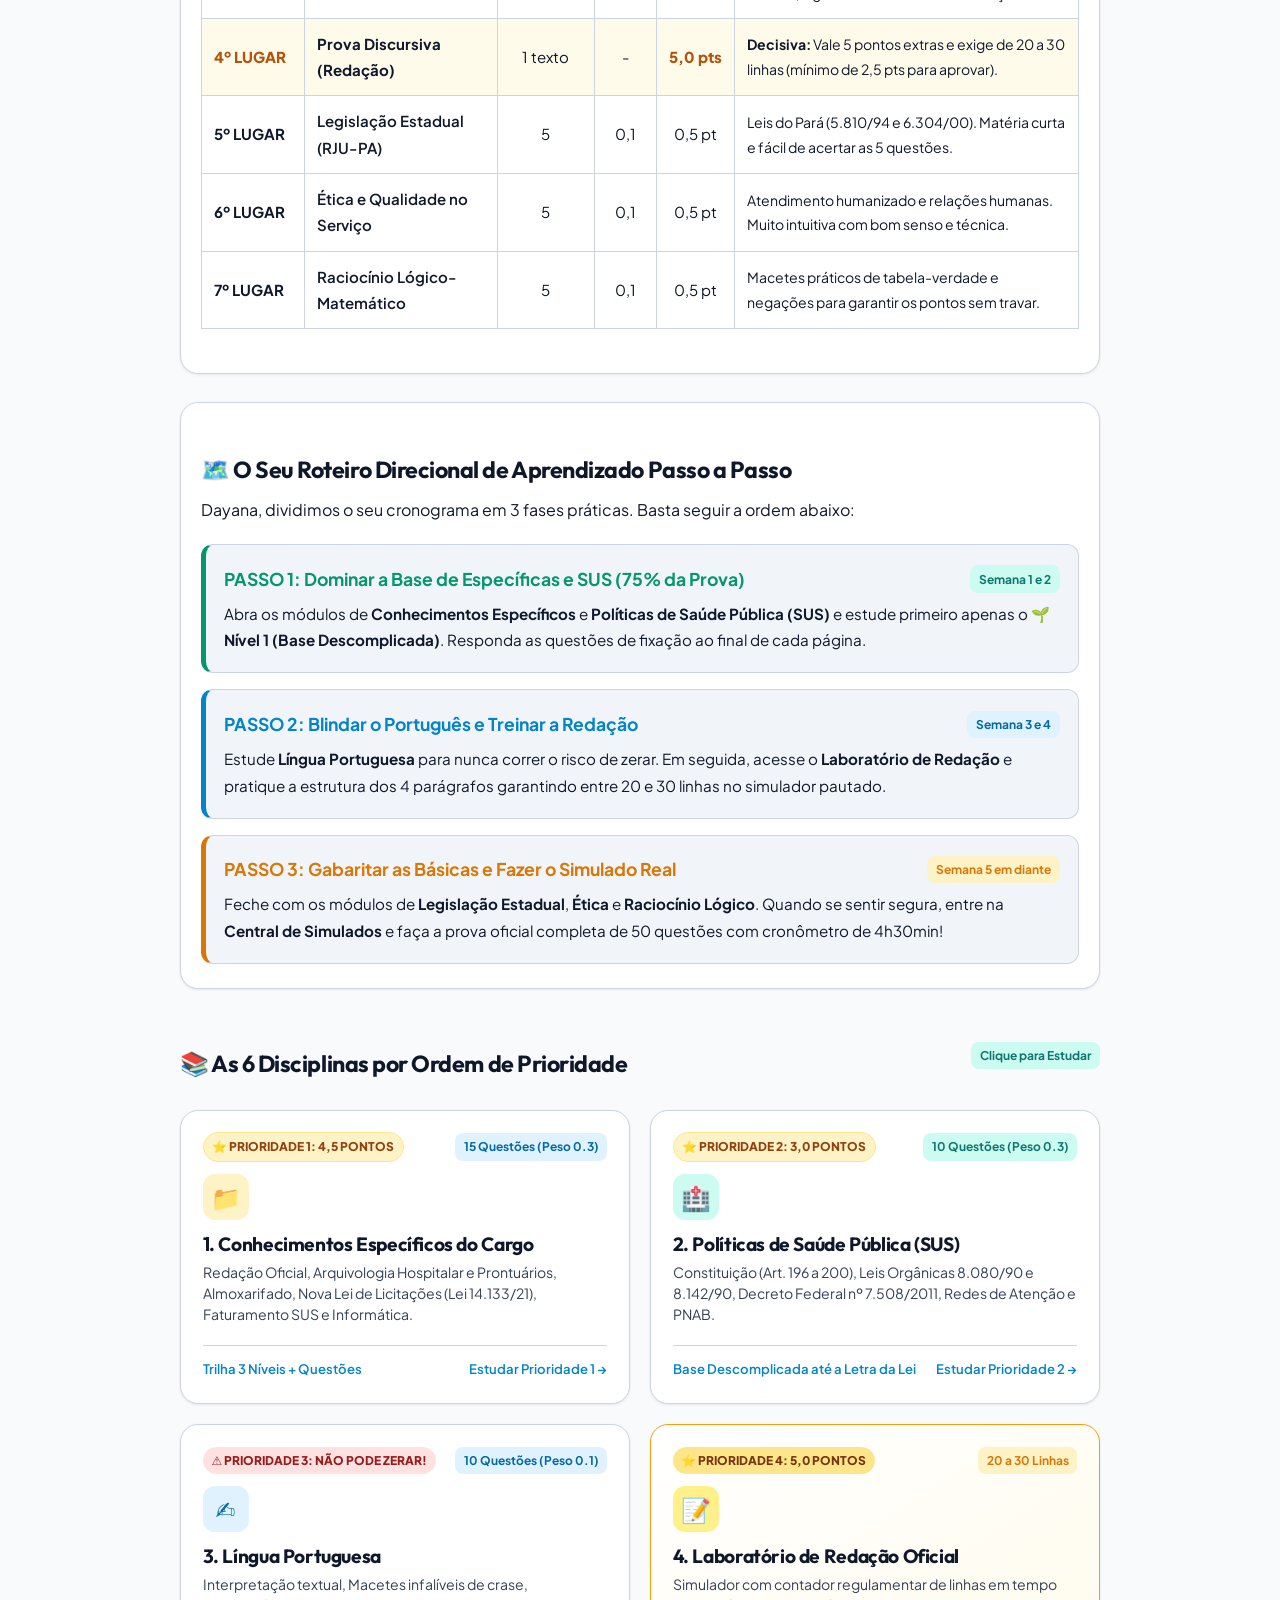
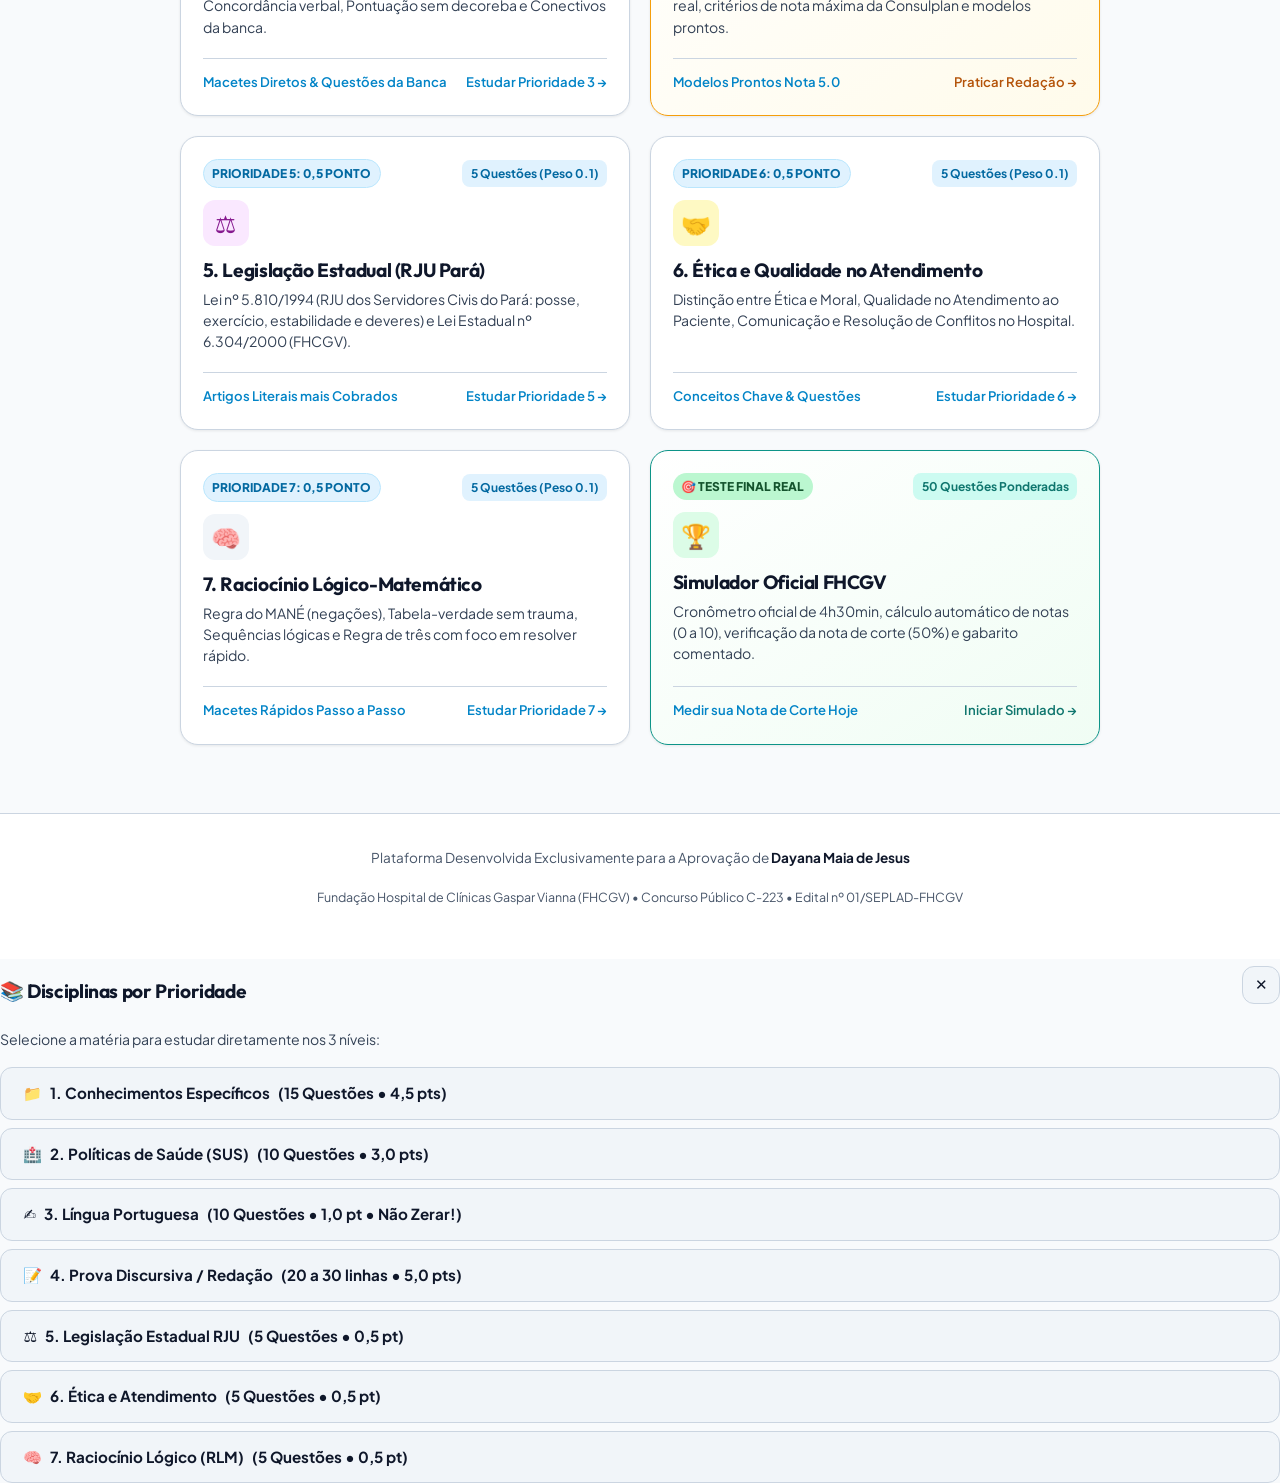
==== commit 83a07ab6: "feat: banco de 180 questoes comentadas (30x6), inspecao de alternativas e simulador dinamico com sup" ====
--- a/index.html
+++ b/index.html
@@ -1,4 +1,4 @@
-<!DOCTYPE html>
+﻿<!DOCTYPE html>
 <html lang="pt-BR">
 <head>
   <meta charset="UTF-8">
@@ -468,6 +468,7 @@
     </a>
   </nav>
 
+  <script src="js/questoes_data.js"></script>
   <script src="js/app.js"></script>
 </body>
 </html>
--- a/css/style.css
+++ b/css/style.css
@@ -1309,4 +1309,168 @@
 
 .accordion-item.open .accordion-body {
   display: block;
+}
+
+/* ==========================================================================
+   SISTEMA DE INSPEÇÃO DE TODAS AS ALTERNATIVAS (A, B, C, D, E) E BANCO CSV
+   ========================================================================== */
+.option-wrapper {
+  margin-bottom: 0.65rem;
+  display: flex;
+  flex-direction: column;
+}
+
+.option-explanation-drawer {
+  display: none;
+  margin-top: 0.4rem;
+  margin-left: 2.85rem;
+  padding: 0.75rem 1rem;
+  border-radius: var(--radius-sm);
+  font-size: 0.92rem;
+  line-height: 1.55;
+  animation: fadeIn 0.25s ease;
+  border-left: 4px solid var(--accent);
+}
+
+.option-explanation-drawer.show {
+  display: block;
+}
+
+.option-explanation-drawer.exp-correct {
+  background: var(--success-light);
+  border-left-color: var(--success);
+  color: #064e3b;
+}
+
+[data-theme="dark"] .option-explanation-drawer.exp-correct {
+  background: #064e3b40;
+  border-left-color: #34d399;
+  color: #a7f3d0 !important;
+}
+
+.option-explanation-drawer.exp-wrong {
+  background: var(--danger-light);
+  border-left-color: var(--danger);
+  color: #991b1b;
+}
+
+[data-theme="dark"] .option-explanation-drawer.exp-wrong {
+  background: #450a0a40;
+  border-left-color: #f87171;
+  color: #fca5a5 !important;
+}
+
+.alt-inspect-hint {
+  font-size: 0.82rem;
+  color: var(--text-muted);
+  margin-top: 0.5rem;
+  padding: 0.5rem 0.75rem;
+  background: var(--bg-subtle);
+  border-radius: var(--radius-sm);
+  border: 1px dashed var(--border);
+  display: flex;
+  align-items: center;
+  gap: 0.5rem;
+}
+
+/* Barra de Filtros e Estatísticas do Módulo */
+.quiz-controls-bar {
+  background: var(--bg-surface);
+  border: 1px solid var(--border);
+  border-radius: var(--radius-md);
+  padding: 0.85rem 1.15rem;
+  margin-bottom: 1.5rem;
+  display: flex;
+  align-items: center;
+  justify-content: space-between;
+  flex-wrap: wrap;
+  gap: 0.75rem;
+  box-shadow: var(--shadow-sm);
+}
+
+.filter-buttons-group {
+  display: flex;
+  gap: 0.35rem;
+  flex-wrap: wrap;
+}
+
+.filter-pill {
+  padding: 0.35rem 0.75rem;
+  border-radius: var(--radius-full);
+  font-size: 0.82rem;
+  font-weight: 700;
+  border: 1.5px solid var(--border);
+  background: var(--bg-subtle);
+  color: var(--text-main);
+  cursor: pointer;
+  transition: var(--transition);
+}
+
+.filter-pill.active {
+  background: var(--primary);
+  color: white;
+  border-color: var(--primary);
+}
+
+.module-progress-chip {
+  font-size: 0.85rem;
+  font-weight: 700;
+  color: var(--accent);
+  background: var(--bg-subtle);
+  padding: 0.35rem 0.75rem;
+  border-radius: var(--radius-sm);
+  border: 1px solid var(--border);
+}
+
+/* Ferramentas CSV e Configurações do Simulado */
+.csv-toolbar {
+  background: var(--bg-surface);
+  border: 1px solid var(--border);
+  border-radius: var(--radius-md);
+  padding: 1rem 1.25rem;
+  margin-bottom: 1.75rem;
+  display: flex;
+  align-items: center;
+  justify-content: space-between;
+  flex-wrap: wrap;
+  gap: 1rem;
+}
+
+.csv-toolbar-actions {
+  display: flex;
+  gap: 0.5rem;
+  flex-wrap: wrap;
+}
+
+.btn-csv {
+  display: inline-flex;
+  align-items: center;
+  gap: 0.4rem;
+  padding: 0.55rem 0.95rem;
+  font-size: 0.86rem;
+  font-weight: 700;
+  border-radius: var(--radius-sm);
+  cursor: pointer;
+  border: 1px solid var(--border);
+  transition: var(--transition);
+  text-decoration: none;
+}
+
+.btn-csv-download {
+  background: #0284c7;
+  color: white !important;
+  border-color: #0284c7;
+}
+
+.btn-csv-download:hover {
+  background: #0369a1;
+}
+
+.btn-csv-import {
+  background: var(--bg-subtle);
+  color: var(--text-main) !important;
+}
+
+.btn-csv-import:hover {
+  background: var(--border);
 }
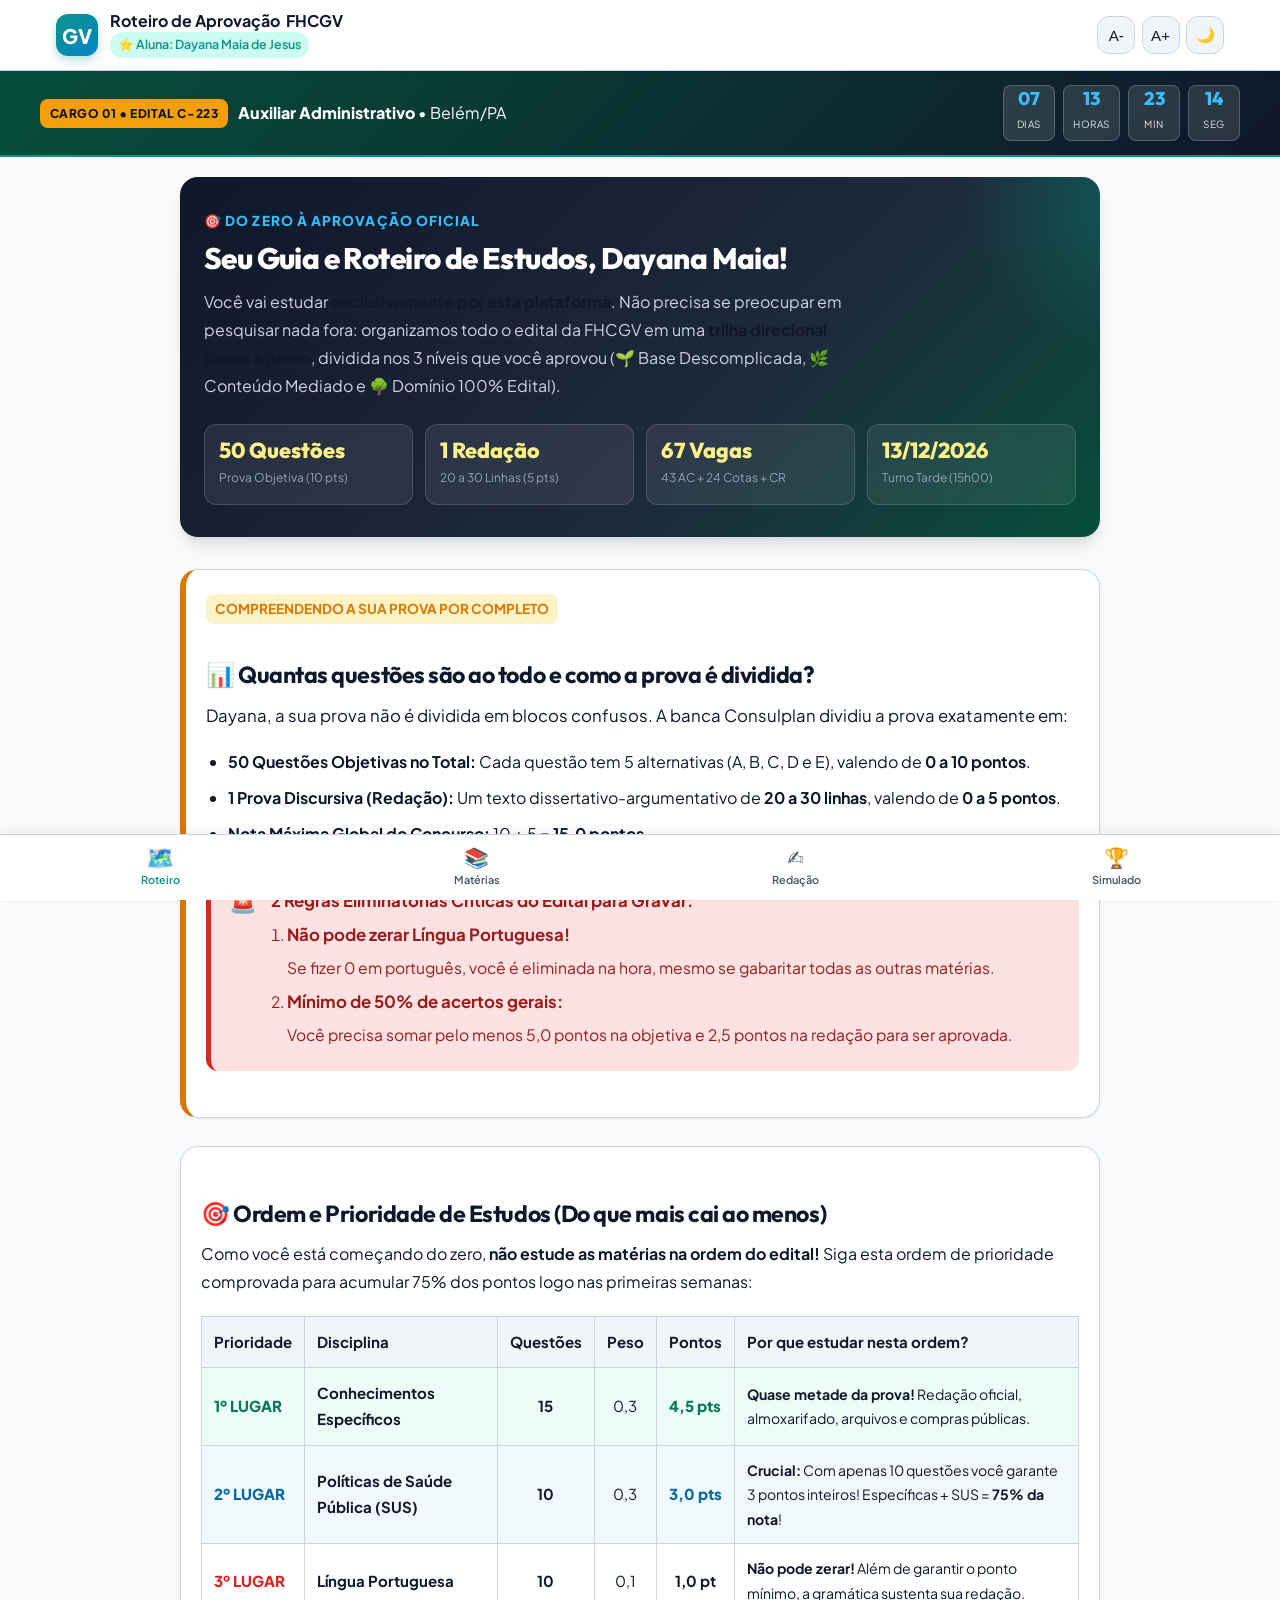
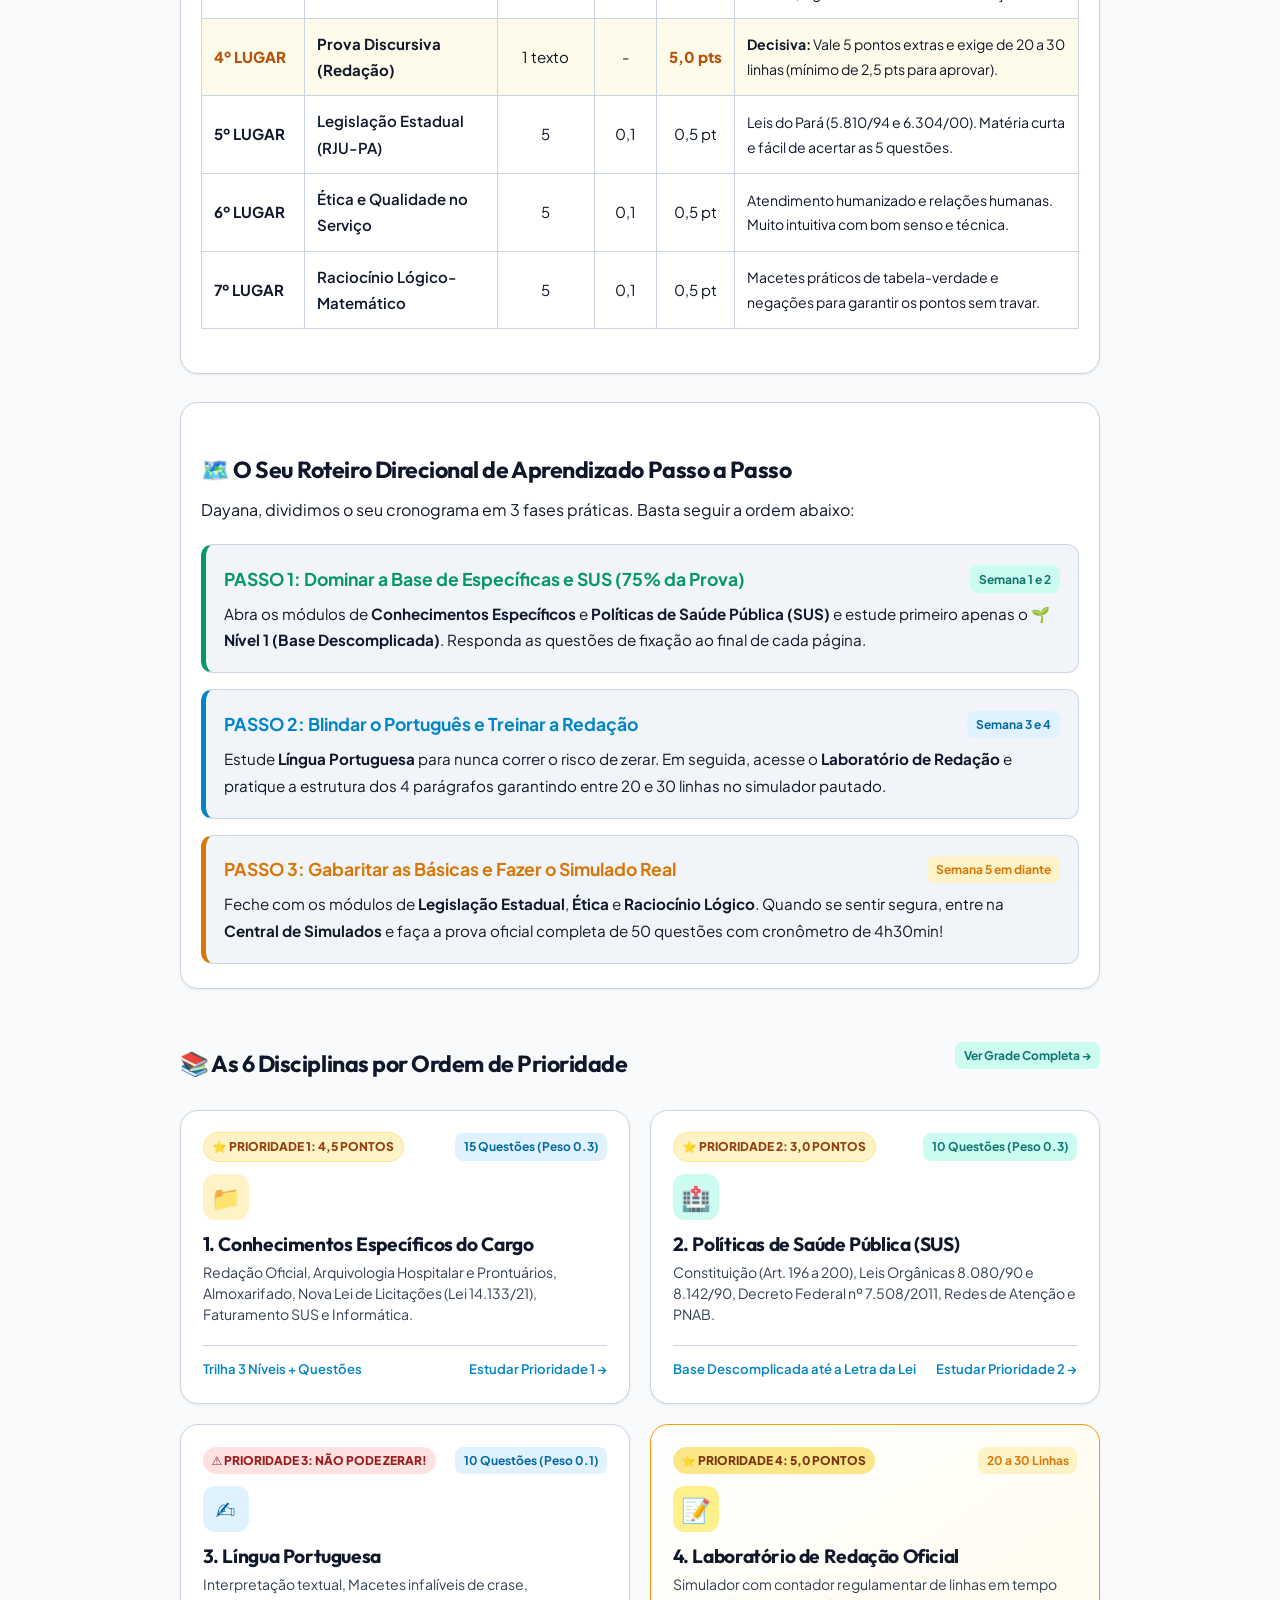
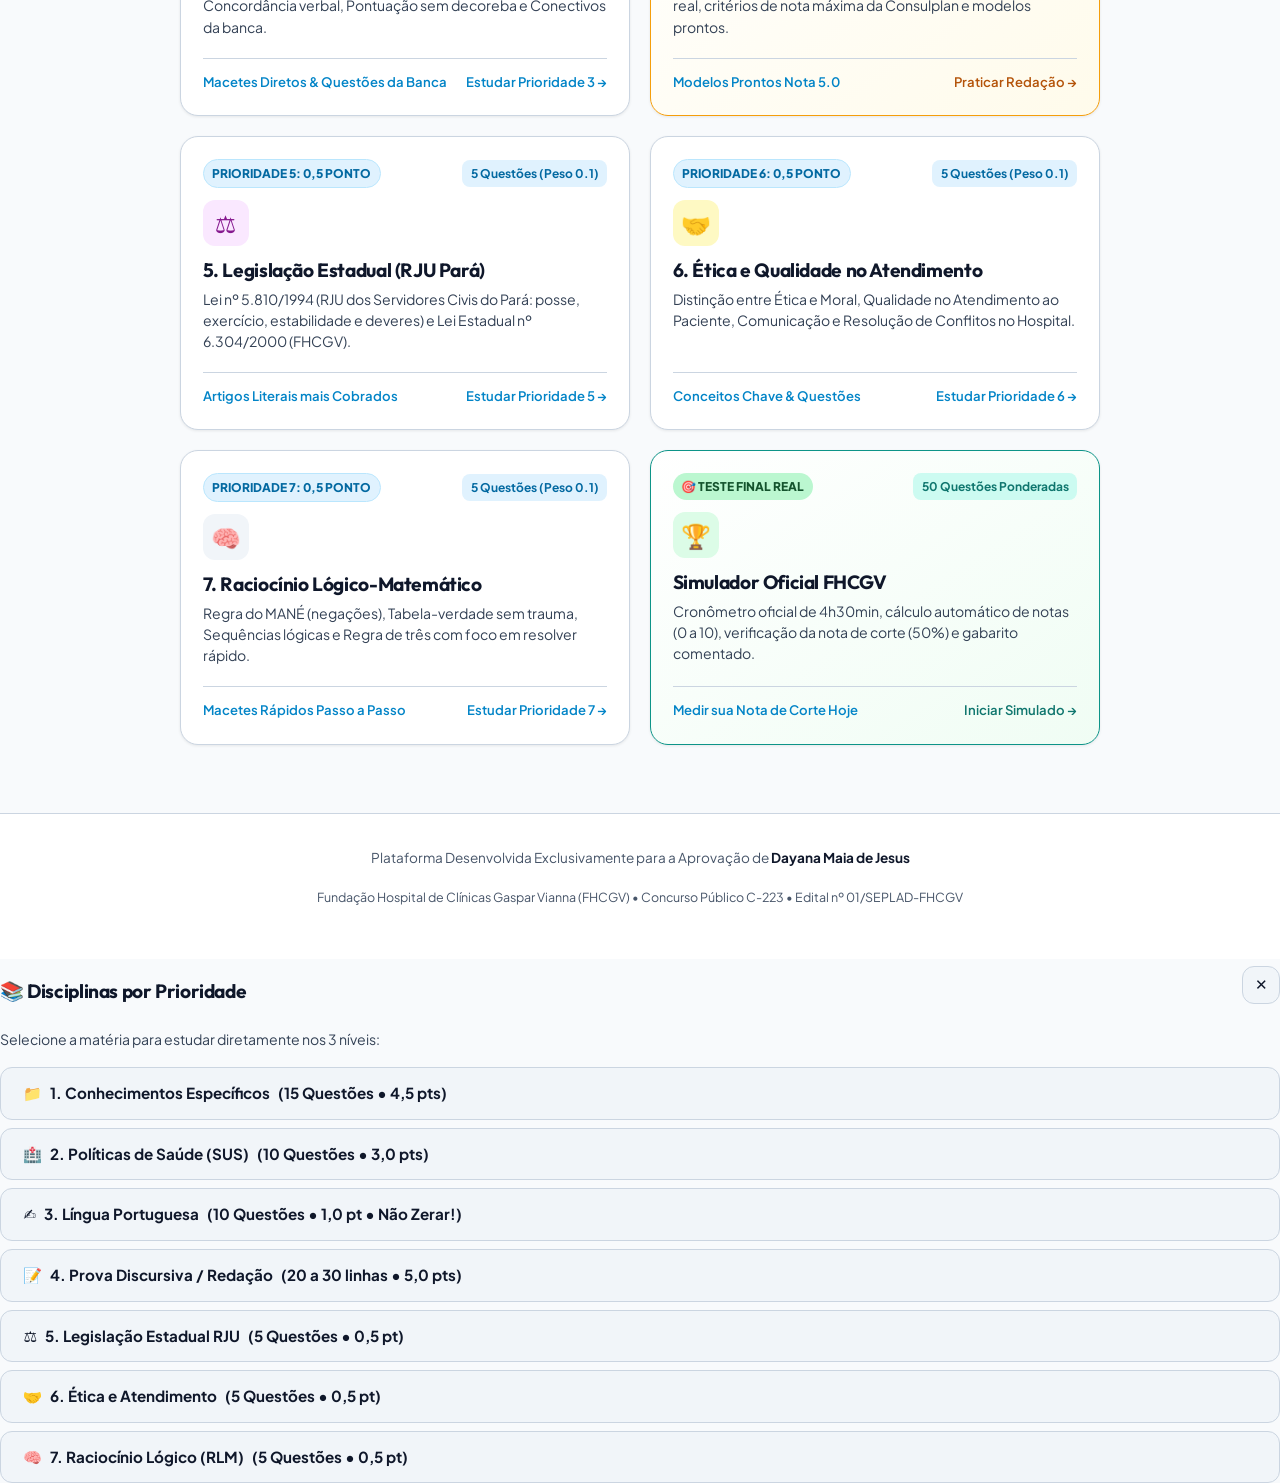
==== commit d211f8e5: "fix: pagina dedicada materias.html e correcao integral de acentuacao e codificacao UTF-8 nas 180 que" ====
--- a/index.html
+++ b/index.html
@@ -1,4 +1,4 @@
-﻿<!DOCTYPE html>
+<!DOCTYPE html>
 <html lang="pt-BR">
 <head>
   <meta charset="UTF-8">
@@ -243,7 +243,7 @@
       <section style="margin-top: 2rem;">
         <div style="display: flex; align-items: center; justify-content: space-between; margin-bottom: 1.25rem;">
           <h2>📚 As 6 Disciplinas por Ordem de Prioridade</h2>
-          <span class="badge badge-accent">Clique para Estudar</span>
+          <a href="materias.html" class="badge badge-accent" style="text-decoration: none;">Ver Grade Completa →</a>
         </div>
 
         <div class="modules-grid">
@@ -454,7 +454,7 @@
       <span class="nav-icon">🗺️</span>
       <span>Roteiro</span>
     </a>
-    <a href="javascript:void(0)" class="bottom-nav-item" onclick="document.getElementById('materias-modal').classList.add('open')">
+    <a href="materias.html" class="bottom-nav-item">
       <span class="nav-icon">📚</span>
       <span>Matérias</span>
     </a>
